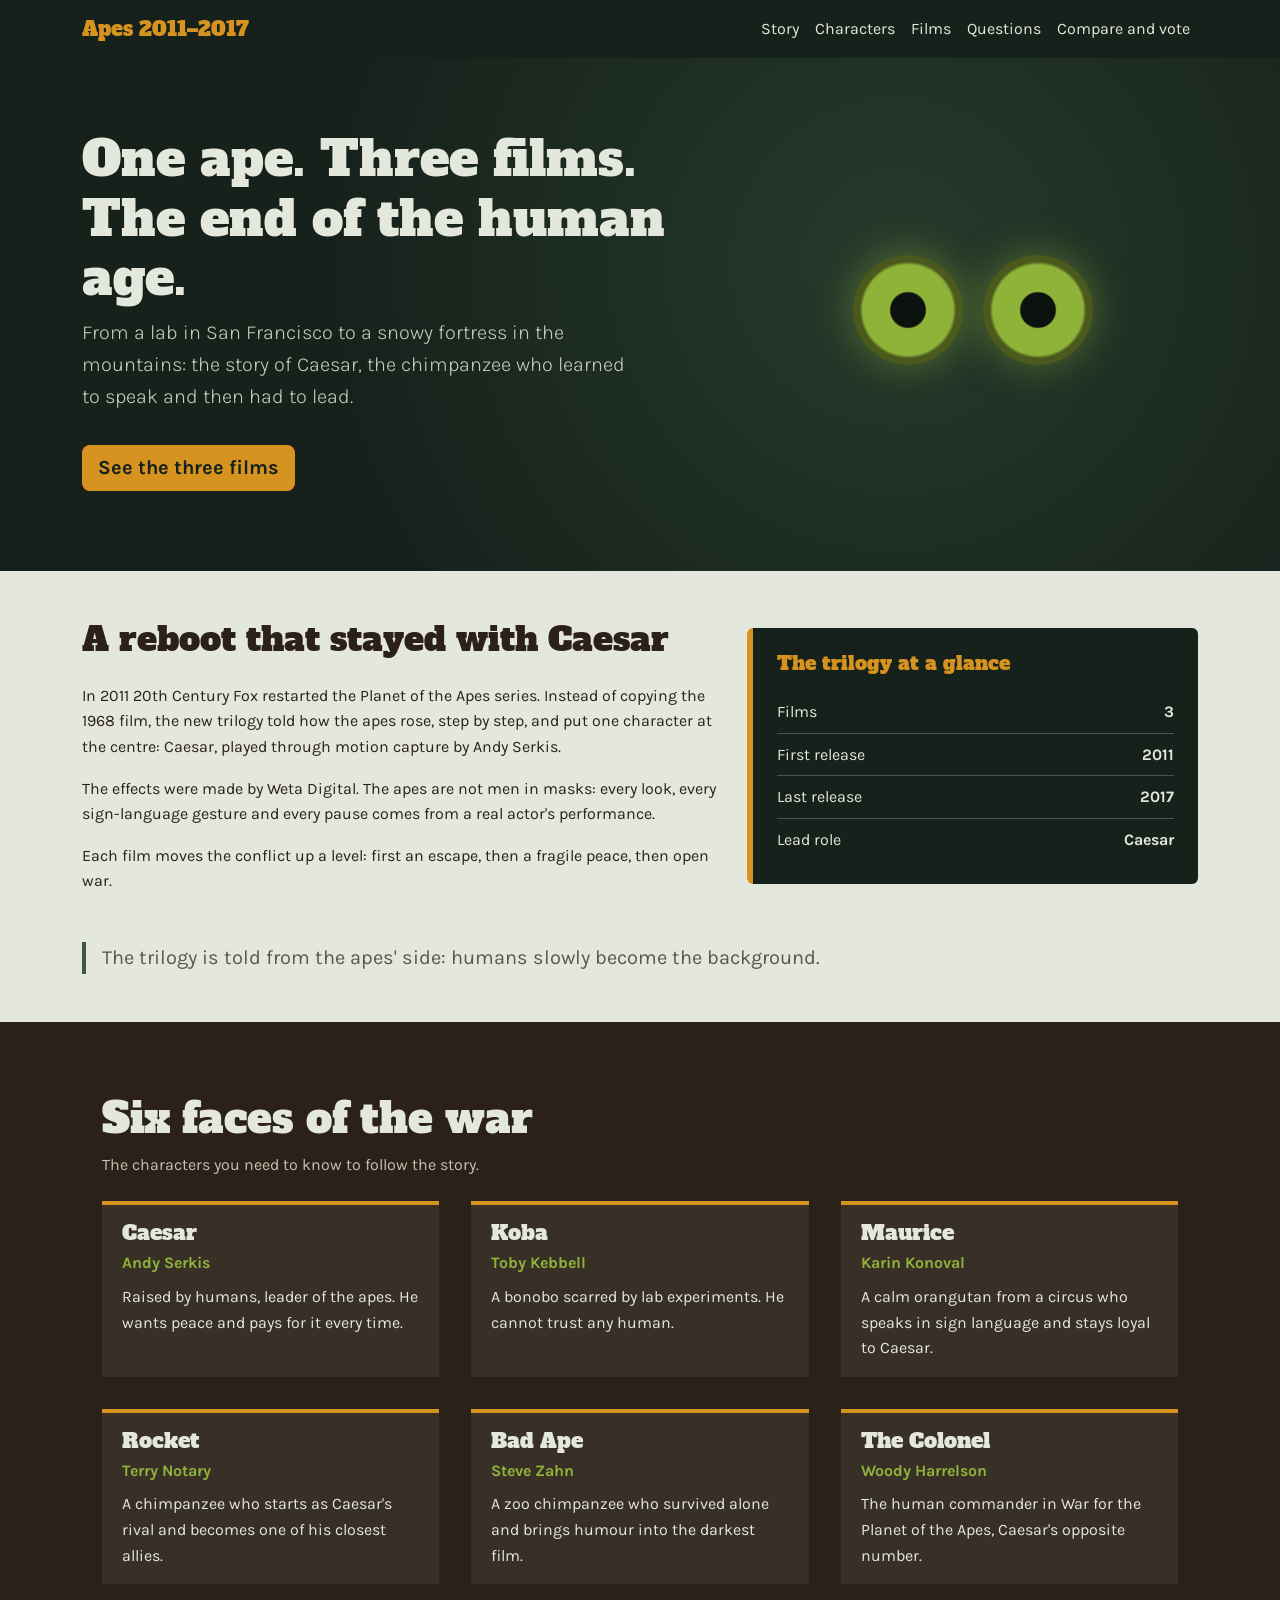
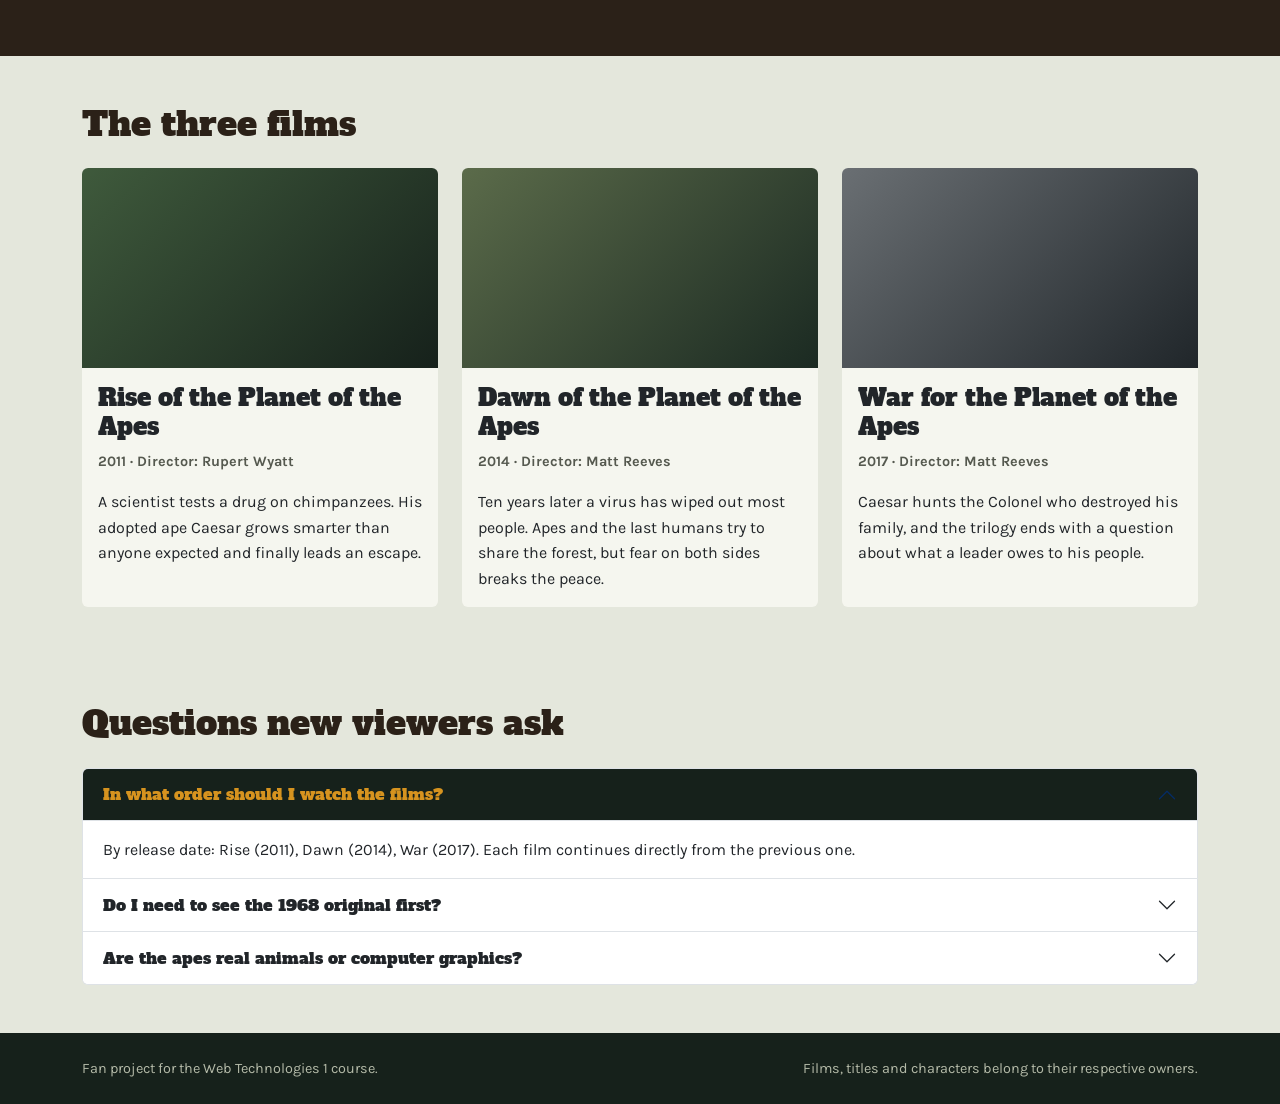
==== index.html @ 51d6c403 "Add files via upload" ====
<!DOCTYPE html>
<html lang="en">
<head>
  <meta charset="UTF-8">
  <meta name="viewport" content="width=device-width, initial-scale=1">
  <title>Planet of the Apes 2011–2017: the Caesar trilogy</title>

  <link rel="preconnect" href="https://fonts.googleapis.com">
  <link rel="preconnect" href="https://fonts.gstatic.com" crossorigin>
  <link href="https://fonts.googleapis.com/css2?family=Alfa+Slab+One&family=Karla:wght@400;700&display=swap" rel="stylesheet">

  <link rel="stylesheet" href="https://cdn.jsdelivr.net/npm/bootstrap@5.3.8/dist/css/bootstrap.min.css">
  <link rel="stylesheet" href="style.css">
</head> 
<body>

  <nav class="navbar navbar-expand-lg navbar-dark site-nav sticky-top">
    <div class="container">
      <a class="navbar-brand brand" href="#home">Apes 2011–2017</a>
      <button class="navbar-toggler" type="button" data-bs-toggle="collapse" data-bs-target="#menu" aria-controls="menu" aria-expanded="false" aria-label="Open menu">
        <span class="navbar-toggler-icon"></span>
      </button>
      <div class="collapse navbar-collapse" id="menu">
        <ul class="navbar-nav ms-auto">
          <li class="nav-item"><a class="nav-link" href="#story">Story</a></li>
          <li class="nav-item"><a class="nav-link" href="#cast">Characters</a></li>
          <li class="nav-item"><a class="nav-link" href="#films">Films</a></li>
          <li class="nav-item"><a class="nav-link" href="#faq">Questions</a></li>
          <li class="nav-item"><a class="nav-link" href="compare.html">Compare and vote</a></li>
        </ul>
      </div>
    </div>
  </nav>

  <header class="hero" id="home">
    <div class="container">
      <div class="row align-items-center">
        <div class="col-12 col-lg-7">
          <h1 class="hero-title display-3">One ape. Three films. The end of the human age.</h1>
          <p class="lead hero-lead">From a lab in San Francisco to a snowy fortress in the mountains: the story of Caesar, the chimpanzee who learned to speak and then had to lead.</p>
          <a href="#films" class="btn btn-ember btn-lg mt-3">See the three films</a>
        </div>
        <div class="col-12 col-lg-5 order-first order-lg-last text-center">
          <div class="eyes" aria-hidden="true">
            <span class="eye"></span>
            <span class="eye"></span>
          </div>
        </div>
      </div>
    </div>
  </header>

  <section class="story py-5" id="story">
    <div class="container">
      <div class="row g-4 align-items-center">
        <div class="col-12 col-md-7">
          <h2 class="section-title">A reboot that stayed with Caesar</h2>
          <p>In 2011 20th Century Fox restarted the Planet of the Apes series. Instead of copying the 1968 film, the new trilogy told how the apes rose, step by step, and put one character at the centre: Caesar, played through motion capture by Andy Serkis.</p>
          <p>The effects were made by Weta Digital. The apes are not men in masks: every look, every sign-language gesture and every pause comes from a real actor's performance.</p>
          <p class="mb-0">Each film moves the conflict up a level: first an escape, then a fragile peace, then open war.</p>
        </div>
        <div class="col-12 col-md-5">
          <div class="facts p-4">
            <h3 class="facts-title">The trilogy at a glance</h3>
            <ul class="list-unstyled mb-0">
              <li class="d-flex justify-content-between border-bottom py-2"><span>Films</span><strong>3</strong></li>
              <li class="d-flex justify-content-between border-bottom py-2"><span>First release</span><strong>2011</strong></li>
              <li class="d-flex justify-content-between border-bottom py-2"><span>Last release</span><strong>2017</strong></li>
              <li class="d-flex justify-content-between py-2"><span>Lead role</span><strong>Caesar</strong></li>
            </ul>
          </div>
        </div>
      </div>
      <blockquote class="pullquote d-none d-md-block mt-5 mb-0">
        The trilogy is told from the apes' side: humans slowly become the background.
      </blockquote>
    </div>
  </section>

  <section class="cast" id="cast">
    <h2 class="cast-heading">Six faces of the war</h2>
    <p class="cast-intro">The characters you need to know to follow the story.</p>
    <div class="cast-list">
      <article class="cast-item">
        <h3 class="cast-name">Caesar</h3>
        <p class="cast-actor">Andy Serkis</p>
        <p class="cast-text">Raised by humans, leader of the apes. He wants peace and pays for it every time.</p>
      </article>
      <article class="cast-item">
        <h3 class="cast-name">Koba</h3>
        <p class="cast-actor">Toby Kebbell</p>
        <p class="cast-text">A bonobo scarred by lab experiments. He cannot trust any human.</p>
      </article>
      <article class="cast-item">
        <h3 class="cast-name">Maurice</h3>
        <p class="cast-actor">Karin Konoval</p>
        <p class="cast-text">A calm orangutan from a circus who speaks in sign language and stays loyal to Caesar.</p>
      </article>
      <article class="cast-item">
        <h3 class="cast-name">Rocket</h3>
        <p class="cast-actor">Terry Notary</p>
        <p class="cast-text">A chimpanzee who starts as Caesar's rival and becomes one of his closest allies.</p>
      </article>
      <article class="cast-item">
        <h3 class="cast-name">Bad Ape</h3>
        <p class="cast-actor">Steve Zahn</p>
        <p class="cast-text">A zoo chimpanzee who survived alone and brings humour into the darkest film.</p>
      </article>
      <article class="cast-item">
        <h3 class="cast-name">The Colonel</h3>
        <p class="cast-actor">Woody Harrelson</p>
        <p class="cast-text">The human commander in War for the Planet of the Apes, Caesar's opposite number.</p>
      </article>
    </div>
  </section>

  <section class="films py-5" id="films">
    <div class="container">
      <h2 class="section-title">The three films</h2>
      <div class="row g-4">
        <div class="col-12 col-md-6 col-lg-4">
          <div class="card film-card h-100">
            <div class="film-art art-rise" role="img" aria-label="Poster area for Rise of the Planet of the Apes"></div>
            <div class="card-body">
              <h3 class="card-title h4">Rise of the Planet of the Apes</h3>
              <p class="film-meta">2011 · Director: Rupert Wyatt</p>
              <p class="card-text">A scientist tests a drug on chimpanzees. His adopted ape Caesar grows smarter than anyone expected and finally leads an escape.</p>
            </div>
          </div>
        </div>
        <div class="col-12 col-md-6 col-lg-4">
          <div class="card film-card h-100">
            <div class="film-art art-dawn" role="img" aria-label="Poster area for Dawn of the Planet of the Apes"></div>
            <div class="card-body">
              <h3 class="card-title h4">Dawn of the Planet of the Apes</h3>
              <p class="film-meta">2014 · Director: Matt Reeves</p>
              <p class="card-text">Ten years later a virus has wiped out most people. Apes and the last humans try to share the forest, but fear on both sides breaks the peace.</p>
            </div>
          </div>
        </div>
        <div class="col-12 col-md-6 col-lg-4">
          <div class="card film-card h-100">
            <div class="film-art art-war" role="img" aria-label="Poster area for War for the Planet of the Apes"></div>
            <div class="card-body">
              <h3 class="card-title h4">War for the Planet of the Apes</h3>
              <p class="film-meta">2017 · Director: Matt Reeves</p>
              <p class="card-text">Caesar hunts the Colonel who destroyed his family, and the trilogy ends with a question about what a leader owes to his people.</p>
            </div>
          </div>
        </div>
      </div>
    </div>
  </section>

  <section class="faq py-5" id="faq">
    <div class="container">
      <h2 class="section-title">Questions new viewers ask</h2>
      <div class="accordion" id="faqList">
        <div class="accordion-item">
          <h3 class="accordion-header">
            <button class="accordion-button" type="button" data-bs-toggle="collapse" data-bs-target="#q1" aria-expanded="true" aria-controls="q1">In what order should I watch the films?</button>
          </h3>
          <div id="q1" class="accordion-collapse collapse show" data-bs-parent="#faqList">
            <div class="accordion-body">By release date: Rise (2011), Dawn (2014), War (2017). Each film continues directly from the previous one.</div>
          </div>
        </div>
        <div class="accordion-item">
          <h3 class="accordion-header">
            <button class="accordion-button collapsed" type="button" data-bs-toggle="collapse" data-bs-target="#q2" aria-expanded="false" aria-controls="q2">Do I need to see the 1968 original first?</button>
          </h3>
          <div id="q2" class="accordion-collapse collapse" data-bs-parent="#faqList">
            <div class="accordion-body">No. The 2011 film is a reboot with its own story, so you can start with it without any earlier knowledge.</div>
          </div>
        </div>
        <div class="accordion-item">
          <h3 class="accordion-header">
            <button class="accordion-button collapsed" type="button" data-bs-toggle="collapse" data-bs-target="#q3" aria-expanded="false" aria-controls="q3">Are the apes real animals or computer graphics?</button>
          </h3>
          <div id="q3" class="accordion-collapse collapse" data-bs-parent="#faqList">
            <div class="accordion-body">Neither exactly. Actors played the apes in motion-capture suits, and Weta Digital turned their performances into digital apes.</div>
          </div>
        </div>
      </div>
    </div>
  </section>

  <footer class="site-footer py-4">
    <div class="container d-flex flex-column flex-md-row justify-content-between gap-2">
      <span>Fan project for the Web Technologies 1 course.</span>
      <span>Films, titles and characters belong to their respective owners.</span>
    </div>
  </footer>

  <script src="https://cdn.jsdelivr.net/npm/bootstrap@5.3.8/dist/js/bootstrap.bundle.min.js"></script>
</body>
</html>
---- style.css ----
:root {
  --forest: #16211b;
  --moss: #3f5a3c;
  --fog: #e4e7dc;
  --bark: #2b2118;
  --amber: #d6931f;
  --eye-green: #8fb339;
  --ash: #55594f;
  --nav-height: 4rem;

}

html {
  scroll-padding-top: var(--nav-height);
}

body {
  font-family: "Karla", sans-serif;
  background: var(--fog);
  color: var(--bark);
  line-height: 1.6;
} 

h1, h2, h3, .brand {
  font-family: "Alfa Slab One", serif;
  font-weight: 400;
}

img { max-width: 100%; height: auto; }

.section-title {
  font-size: 1.75rem;
  margin-bottom: 1.5rem;
}

.site-nav { background: var(--forest); }
.site-nav .brand { color: var(--amber); font-size: 1.25rem; }
.site-nav .nav-link { color: var(--fog); }
.site-nav .nav-link:hover { color: var(--amber); }
.site-nav .nav-link.active { color: var(--amber) !important; font-weight: 700; }

.hero {
  background: radial-gradient(circle at 70% 40%, #263a2c 0%, var(--forest) 60%);
  color: var(--fog);
  padding: 3rem 0 4rem;
}
.hero-title { font-size: 2rem; line-height: 1.2; }
.hero-lead { color: #c9cfbd; max-width: 34rem; }

.btn-ember {
  background: var(--amber);
  color: var(--forest);
  border: 0;
  font-weight: 700;
}
.btn-ember:hover { background: #ecab3a; color: var(--forest); }

.eyes {
  display: inline-flex;
  gap: 1.25rem;
  padding: 1.5rem 0;
}
html {
  scroll-padding-top: 76px;
}
@media (prefers-reduced-motion: no-preference) {
  html { scroll-behavior: smooth; }
}
.eye {
  width: 70px;
  height: 70px;
  border-radius: 50%;
  background: radial-gradient(circle, #0c120e 0 22%, var(--eye-green) 24% 58%, #4b5a1c 62% 100%);
  box-shadow: 0 0 40px rgba(143, 179, 57, 0.45);
  animation: open-eye 1.6s ease-out 0.3s both;
}
@keyframes open-eye {
  from { transform: scaleY(0.04); opacity: 0.2; }
  to   { transform: scaleY(1); opacity: 1; }
}
@media (prefers-reduced-motion: reduce) {
  .eye { animation: none; }
}

.facts {
  background: var(--forest);
  color: var(--fog);
  border-radius: 6px;
  border-left: 6px solid var(--amber);
}
.facts-title { font-size: 1.2rem; margin-bottom: 1rem; color: var(--amber); }
.facts .border-bottom { border-color: rgba(228, 231, 220, 0.25) !important; }

.pullquote {
  border-left: 4px solid var(--moss);
  padding-left: 1rem;
  font-size: 1.25rem;
  color: var(--ash);
}

.cast {
  background: var(--bark);
  color: var(--fog);
  padding: 2.5rem 1rem;
}
.cast-heading {
  font-size: 1.6rem;
  text-align: center;
  margin: 0 0 0.5rem;
}
.cast-intro {
  text-align: center;
  color: #bfc4b3;
  margin: 0 0 1.5rem;
}
.cast-list {
  display: grid;
  grid-template-columns: 1fr;
  gap: 1rem;
}
.cast-item {
  background: rgba(228, 231, 220, 0.07);
  border-top: 4px solid var(--amber);
  padding: 1rem 1.25rem;
}
.cast-name { font-size: 1.3rem; margin: 0; }
.cast-actor { color: var(--eye-green); font-weight: 700; margin: 0.25rem 0 0.5rem; }
.cast-text { margin: 0; }

@media (min-width: 768px) {
  .cast { padding: 3.5rem 2rem; }
  .cast-list { grid-template-columns: repeat(2, 1fr); gap: 1.5rem; }
}

@media (min-width: 992px) {
  .cast { padding: 4.5rem 8vw; }
  .cast-heading { font-size: 2.6rem; text-align: left; }
  .cast-intro { text-align: left; }
  .cast-list { grid-template-columns: repeat(3, 1fr); gap: 2rem; }
}

.film-card {
  border: 0;
  background: #f5f6ef;
  border-radius: 6px;
  overflow: hidden;
}
.film-art {
  height: 200px;
  background-size: cover;
  background-position: top center;
}
.art-rise { background-image: url("images/rise.jpeg"), linear-gradient(135deg, #3f5a3c, #16211b); }
.art-dawn { background-image: url("images/dawn.jpg"), linear-gradient(135deg, #5b6b4a, #1b2a22); }
.art-war  { background-image: url("images/war.webp"),  linear-gradient(135deg, #6a6f73, #20262a); }
.film-meta { color: var(--ash); font-weight: 700; font-size: 0.9rem; }

.accordion-button:not(.collapsed) {
  background: var(--forest);
  color: var(--amber);
}
.accordion-button:focus { box-shadow: 0 0 0 0.2rem rgba(214, 147, 31, 0.4); }

.site-footer { background: var(--forest); color: #b4baa8; font-size: 0.9rem; }

@media (min-width: 768px) {
  .hero { padding: 4.5rem 0 5rem; }
  .hero-title { font-size: 2.6rem; }
  .section-title { font-size: 2.1rem; }
}
@media (min-width: 992px) {
  .hero-title { font-size: 3.1rem; }
  .eye { width: 110px; height: 110px; }
}

.page-head {
  background: radial-gradient(circle at 70% 40%, #263a2c 0%, var(--forest) 60%);
  color: var(--fog);
  padding: 3rem 0 3.5rem;
  border-bottom: 4px solid var(--amber);
}
.page-title {
  font-size: 2.2rem;
  margin-bottom: 0.5rem;
  color: var(--fog);
}

.path {
  list-style: none;
  counter-reset: step-counter;
  display: grid;
  grid-template-columns: 1fr;
  gap: 1.25rem;
  padding: 0;
  margin: 0;
}
.path-step {
  position: relative;
  background: #ffffff;
  padding: 1.25rem 1.5rem 1.25rem 3.5rem;
  border-radius: 8px;
  border-left: 5px solid var(--moss);
  box-shadow: 0 2px 8px rgba(0, 0, 0, 0.06);
}
.path-step::before {
  counter-increment: step-counter;
  content: counter(step-counter);
  position: absolute;
  left: 1rem;
  top: 1.25rem;
  width: 1.75rem;
  height: 1.75rem;
  background: var(--moss);
  color: var(--fog);
  border-radius: 50%;
  display: flex;
  align-items: center;
  justify-content: center;
  font-size: 0.9rem;
  font-weight: bold;
}
.path-name {
  font-size: 1.25rem;
  color: var(--forest);
  margin-bottom: 0.35rem;
}

@media (min-width: 768px) {
  .path {
    grid-template-columns: repeat(3, 1fr);
  }
}

.table-section .table {
  background: #ffffff;
  border-radius: 8px;
  overflow: hidden;
  box-shadow: 0 2px 10px rgba(0, 0, 0, 0.05);
}
.film-table thead {
  background: var(--forest);
  color: var(--fog);
}
.film-table th, .film-table td {
  padding: 0.85rem 1rem;
}

.vote-form {
  background: var(--forest);
  color: var(--fog);
  border-radius: 8px;
  border-left: 6px solid var(--amber);
  box-shadow: 0 4px 16px rgba(0, 0, 0, 0.1);
}
.vote-form .form-label {
  color: var(--amber);
  font-weight: 600;
}
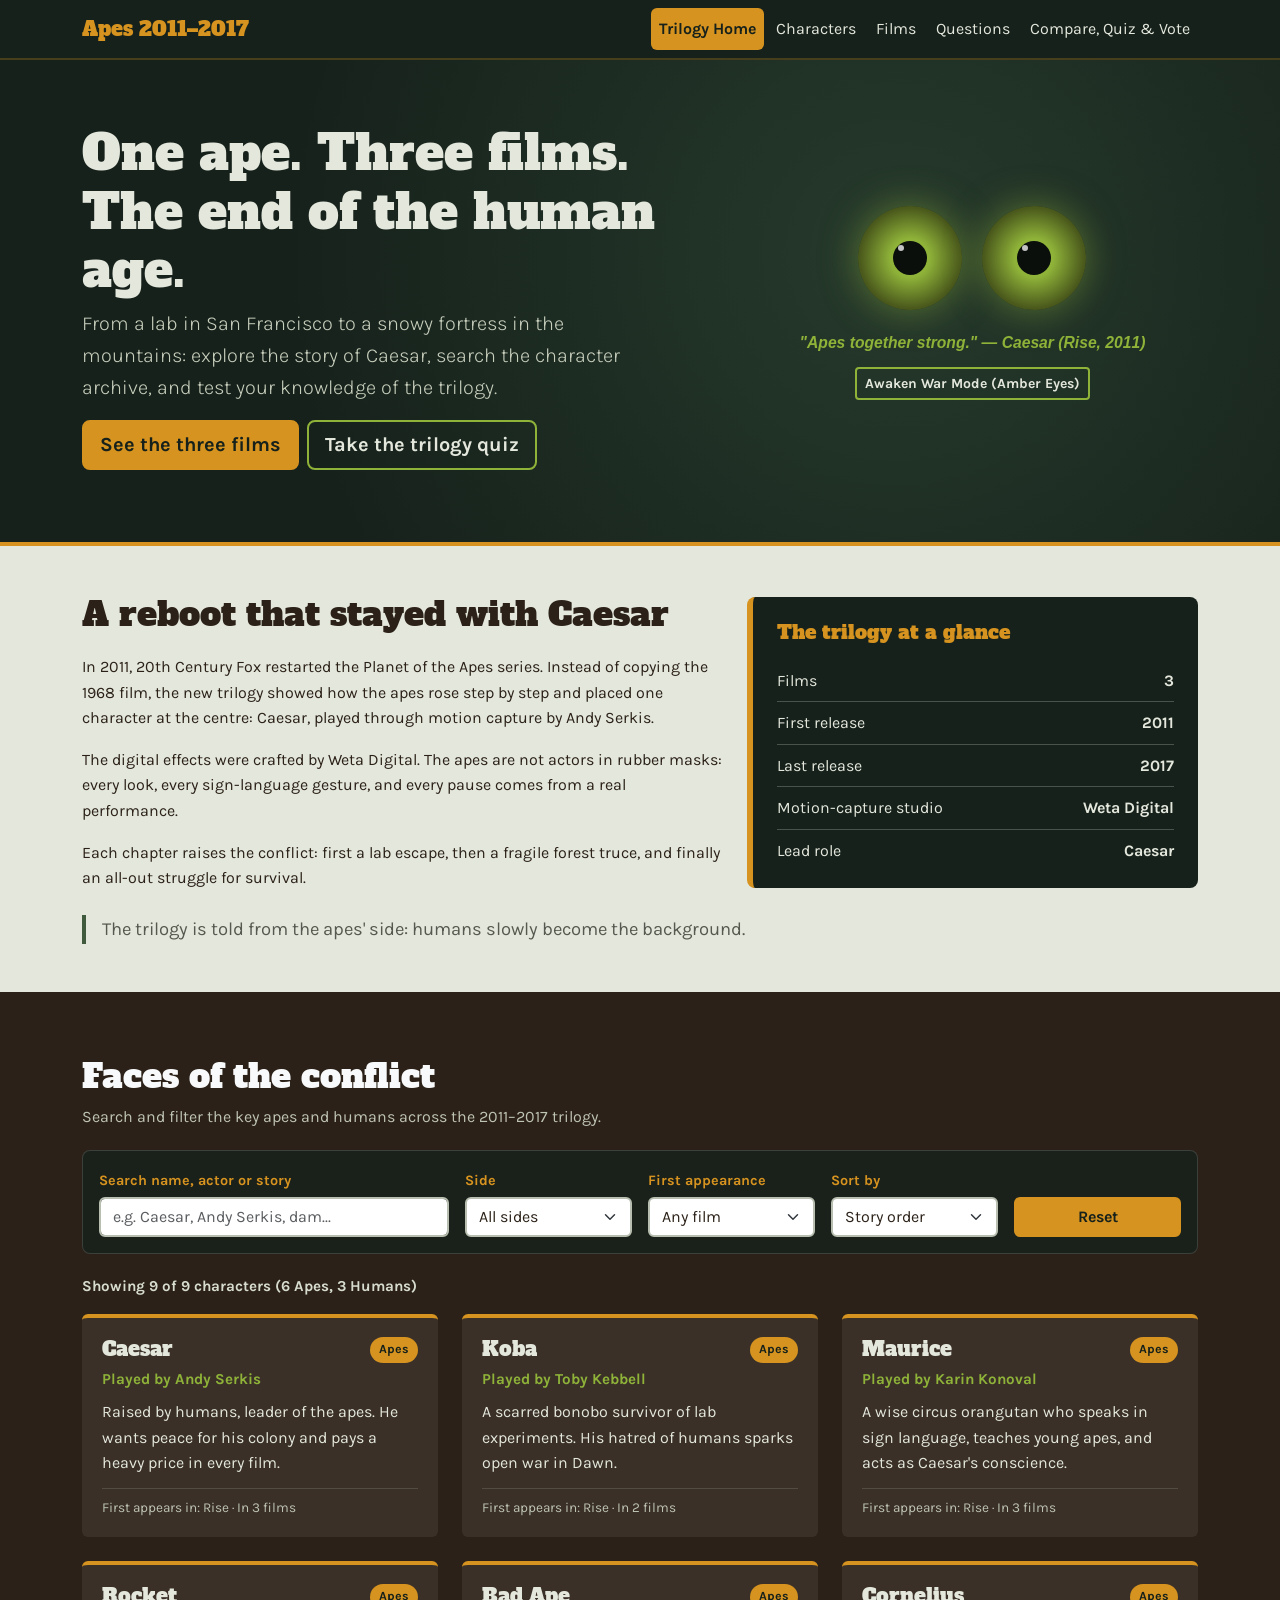
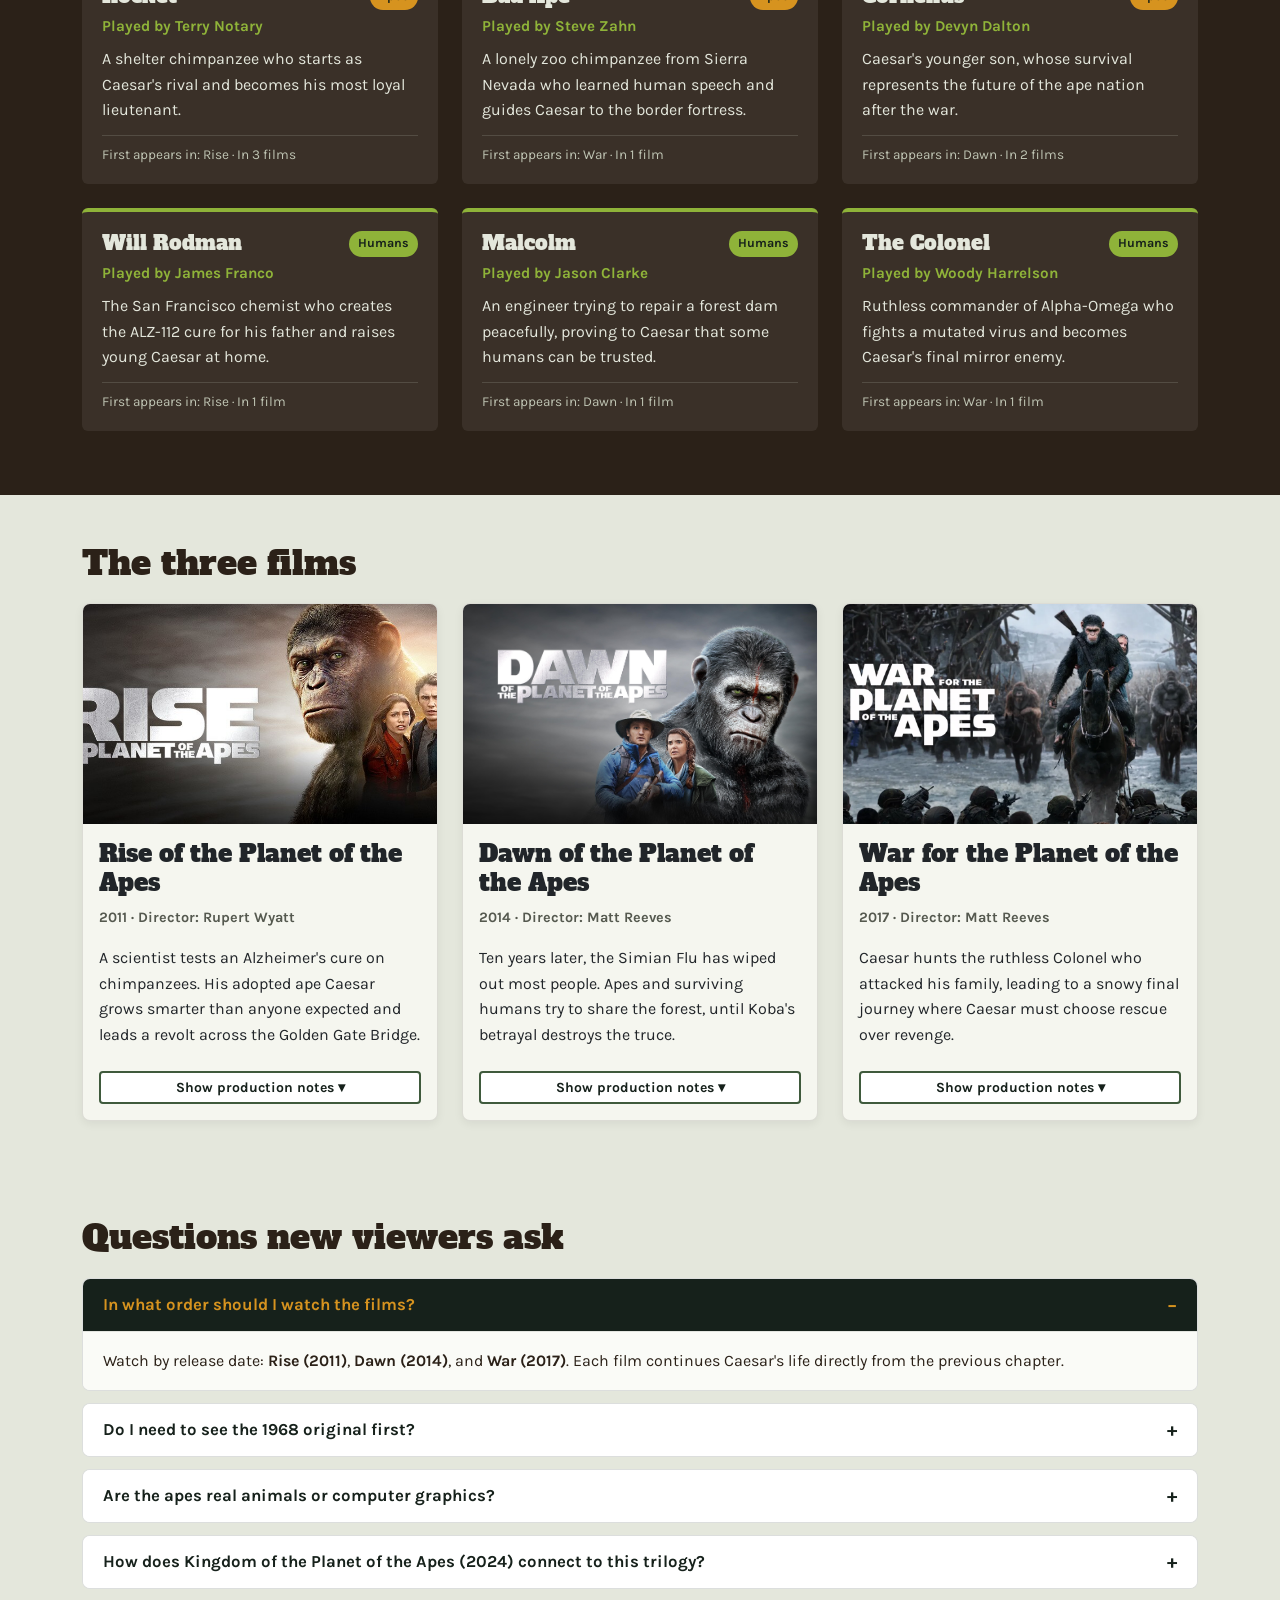
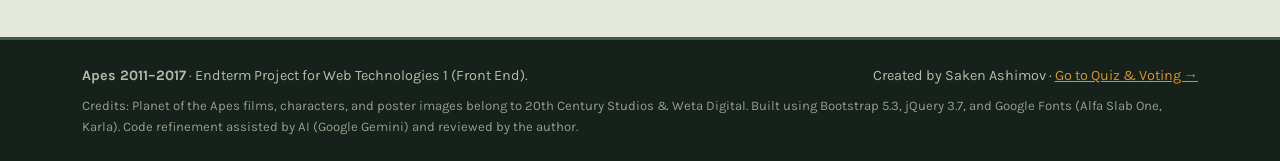
==== commit 7dcceb59: "Update home page navigation and add dynamic character archive with search and filters" ====
--- a/index.html
+++ b/index.html
@@ -1,196 +1,283 @@
-<!DOCTYPE html>
-<html lang="en">
-<head>
-  <meta charset="UTF-8">
-  <meta name="viewport" content="width=device-width, initial-scale=1">
-  <title>Planet of the Apes 2011–2017: the Caesar trilogy</title>
-
-  <link rel="preconnect" href="https://fonts.googleapis.com">
-  <link rel="preconnect" href="https://fonts.gstatic.com" crossorigin>
-  <link href="https://fonts.googleapis.com/css2?family=Alfa+Slab+One&family=Karla:wght@400;700&display=swap" rel="stylesheet">
-
-  <link rel="stylesheet" href="https://cdn.jsdelivr.net/npm/bootstrap@5.3.8/dist/css/bootstrap.min.css">
-  <link rel="stylesheet" href="style.css">
-</head> 
-<body>
-
-  <nav class="navbar navbar-expand-lg navbar-dark site-nav sticky-top">
-    <div class="container">
-      <a class="navbar-brand brand" href="#home">Apes 2011–2017</a>
-      <button class="navbar-toggler" type="button" data-bs-toggle="collapse" data-bs-target="#menu" aria-controls="menu" aria-expanded="false" aria-label="Open menu">
-        <span class="navbar-toggler-icon"></span>
-      </button>
-      <div class="collapse navbar-collapse" id="menu">
-        <ul class="navbar-nav ms-auto">
-          <li class="nav-item"><a class="nav-link" href="#story">Story</a></li>
-          <li class="nav-item"><a class="nav-link" href="#cast">Characters</a></li>
-          <li class="nav-item"><a class="nav-link" href="#films">Films</a></li>
-          <li class="nav-item"><a class="nav-link" href="#faq">Questions</a></li>
-          <li class="nav-item"><a class="nav-link" href="compare.html">Compare and vote</a></li>
-        </ul>
-      </div>
-    </div>
-  </nav>
-
-  <header class="hero" id="home">
-    <div class="container">
-      <div class="row align-items-center">
-        <div class="col-12 col-lg-7">
-          <h1 class="hero-title display-3">One ape. Three films. The end of the human age.</h1>
-          <p class="lead hero-lead">From a lab in San Francisco to a snowy fortress in the mountains: the story of Caesar, the chimpanzee who learned to speak and then had to lead.</p>
-          <a href="#films" class="btn btn-ember btn-lg mt-3">See the three films</a>
-        </div>
-        <div class="col-12 col-lg-5 order-first order-lg-last text-center">
-          <div class="eyes" aria-hidden="true">
-            <span class="eye"></span>
-            <span class="eye"></span>
-          </div>
-        </div>
-      </div>
-    </div>
-  </header>
-
-  <section class="story py-5" id="story">
-    <div class="container">
-      <div class="row g-4 align-items-center">
-        <div class="col-12 col-md-7">
-          <h2 class="section-title">A reboot that stayed with Caesar</h2>
-          <p>In 2011 20th Century Fox restarted the Planet of the Apes series. Instead of copying the 1968 film, the new trilogy told how the apes rose, step by step, and put one character at the centre: Caesar, played through motion capture by Andy Serkis.</p>
-          <p>The effects were made by Weta Digital. The apes are not men in masks: every look, every sign-language gesture and every pause comes from a real actor's performance.</p>
-          <p class="mb-0">Each film moves the conflict up a level: first an escape, then a fragile peace, then open war.</p>
-        </div>
-        <div class="col-12 col-md-5">
-          <div class="facts p-4">
-            <h3 class="facts-title">The trilogy at a glance</h3>
-            <ul class="list-unstyled mb-0">
-              <li class="d-flex justify-content-between border-bottom py-2"><span>Films</span><strong>3</strong></li>
-              <li class="d-flex justify-content-between border-bottom py-2"><span>First release</span><strong>2011</strong></li>
-              <li class="d-flex justify-content-between border-bottom py-2"><span>Last release</span><strong>2017</strong></li>
-              <li class="d-flex justify-content-between py-2"><span>Lead role</span><strong>Caesar</strong></li>
-            </ul>
-          </div>
-        </div>
-      </div>
-      <blockquote class="pullquote d-none d-md-block mt-5 mb-0">
-        The trilogy is told from the apes' side: humans slowly become the background.
-      </blockquote>
-    </div>
-  </section>
-
-  <section class="cast" id="cast">
-    <h2 class="cast-heading">Six faces of the war</h2>
-    <p class="cast-intro">The characters you need to know to follow the story.</p>
-    <div class="cast-list">
-      <article class="cast-item">
-        <h3 class="cast-name">Caesar</h3>
-        <p class="cast-actor">Andy Serkis</p>
-        <p class="cast-text">Raised by humans, leader of the apes. He wants peace and pays for it every time.</p>
-      </article>
-      <article class="cast-item">
-        <h3 class="cast-name">Koba</h3>
-        <p class="cast-actor">Toby Kebbell</p>
-        <p class="cast-text">A bonobo scarred by lab experiments. He cannot trust any human.</p>
-      </article>
-      <article class="cast-item">
-        <h3 class="cast-name">Maurice</h3>
-        <p class="cast-actor">Karin Konoval</p>
-        <p class="cast-text">A calm orangutan from a circus who speaks in sign language and stays loyal to Caesar.</p>
-      </article>
-      <article class="cast-item">
-        <h3 class="cast-name">Rocket</h3>
-        <p class="cast-actor">Terry Notary</p>
-        <p class="cast-text">A chimpanzee who starts as Caesar's rival and becomes one of his closest allies.</p>
-      </article>
-      <article class="cast-item">
-        <h3 class="cast-name">Bad Ape</h3>
-        <p class="cast-actor">Steve Zahn</p>
-        <p class="cast-text">A zoo chimpanzee who survived alone and brings humour into the darkest film.</p>
-      </article>
-      <article class="cast-item">
-        <h3 class="cast-name">The Colonel</h3>
-        <p class="cast-actor">Woody Harrelson</p>
-        <p class="cast-text">The human commander in War for the Planet of the Apes, Caesar's opposite number.</p>
-      </article>
-    </div>
-  </section>
-
-  <section class="films py-5" id="films">
-    <div class="container">
-      <h2 class="section-title">The three films</h2>
-      <div class="row g-4">
-        <div class="col-12 col-md-6 col-lg-4">
-          <div class="card film-card h-100">
-            <div class="film-art art-rise" role="img" aria-label="Poster area for Rise of the Planet of the Apes"></div>
-            <div class="card-body">
-              <h3 class="card-title h4">Rise of the Planet of the Apes</h3>
-              <p class="film-meta">2011 · Director: Rupert Wyatt</p>
-              <p class="card-text">A scientist tests a drug on chimpanzees. His adopted ape Caesar grows smarter than anyone expected and finally leads an escape.</p>
-            </div>
-          </div>
-        </div>
-        <div class="col-12 col-md-6 col-lg-4">
-          <div class="card film-card h-100">
-            <div class="film-art art-dawn" role="img" aria-label="Poster area for Dawn of the Planet of the Apes"></div>
-            <div class="card-body">
-              <h3 class="card-title h4">Dawn of the Planet of the Apes</h3>
-              <p class="film-meta">2014 · Director: Matt Reeves</p>
-              <p class="card-text">Ten years later a virus has wiped out most people. Apes and the last humans try to share the forest, but fear on both sides breaks the peace.</p>
-            </div>
-          </div>
-        </div>
-        <div class="col-12 col-md-6 col-lg-4">
-          <div class="card film-card h-100">
-            <div class="film-art art-war" role="img" aria-label="Poster area for War for the Planet of the Apes"></div>
-            <div class="card-body">
-              <h3 class="card-title h4">War for the Planet of the Apes</h3>
-              <p class="film-meta">2017 · Director: Matt Reeves</p>
-              <p class="card-text">Caesar hunts the Colonel who destroyed his family, and the trilogy ends with a question about what a leader owes to his people.</p>
-            </div>
-          </div>
-        </div>
-      </div>
-    </div>
-  </section>
-
-  <section class="faq py-5" id="faq">
-    <div class="container">
-      <h2 class="section-title">Questions new viewers ask</h2>
-      <div class="accordion" id="faqList">
-        <div class="accordion-item">
-          <h3 class="accordion-header">
-            <button class="accordion-button" type="button" data-bs-toggle="collapse" data-bs-target="#q1" aria-expanded="true" aria-controls="q1">In what order should I watch the films?</button>
-          </h3>
-          <div id="q1" class="accordion-collapse collapse show" data-bs-parent="#faqList">
-            <div class="accordion-body">By release date: Rise (2011), Dawn (2014), War (2017). Each film continues directly from the previous one.</div>
-          </div>
-        </div>
-        <div class="accordion-item">
-          <h3 class="accordion-header">
-            <button class="accordion-button collapsed" type="button" data-bs-toggle="collapse" data-bs-target="#q2" aria-expanded="false" aria-controls="q2">Do I need to see the 1968 original first?</button>
-          </h3>
-          <div id="q2" class="accordion-collapse collapse" data-bs-parent="#faqList">
-            <div class="accordion-body">No. The 2011 film is a reboot with its own story, so you can start with it without any earlier knowledge.</div>
-          </div>
-        </div>
-        <div class="accordion-item">
-          <h3 class="accordion-header">
-            <button class="accordion-button collapsed" type="button" data-bs-toggle="collapse" data-bs-target="#q3" aria-expanded="false" aria-controls="q3">Are the apes real animals or computer graphics?</button>
-          </h3>
-          <div id="q3" class="accordion-collapse collapse" data-bs-parent="#faqList">
-            <div class="accordion-body">Neither exactly. Actors played the apes in motion-capture suits, and Weta Digital turned their performances into digital apes.</div>
-          </div>
-        </div>
-      </div>
-    </div>
-  </section>
-
-  <footer class="site-footer py-4">
-    <div class="container d-flex flex-column flex-md-row justify-content-between gap-2">
-      <span>Fan project for the Web Technologies 1 course.</span>
-      <span>Films, titles and characters belong to their respective owners.</span>
-    </div>
-  </footer>
-
-  <script src="https://cdn.jsdelivr.net/npm/bootstrap@5.3.8/dist/js/bootstrap.bundle.min.js"></script>
-</body>
-</html>
+<!DOCTYPE html>
+<html lang="en">
+<head>
+  <meta charset="UTF-8">
+  <meta name="viewport" content="width=device-width, initial-scale=1">
+  <title>Planet of the Apes 2011–2017: The Caesar Trilogy</title>
+
+  <link rel="preconnect" href="https://fonts.googleapis.com">
+  <link rel="preconnect" href="https://fonts.gstatic.com" crossorigin>
+  <link href="https://fonts.googleapis.com/css2?family=Alfa+Slab+One&family=Karla:wght@400;700&display=swap" rel="stylesheet">
+
+  <link rel="stylesheet" href="https://cdn.jsdelivr.net/npm/bootstrap@5.3.8/dist/css/bootstrap.min.css">
+  <link rel="stylesheet" href="css/style.css">
+</head>
+<body>
+
+  <nav class="navbar navbar-expand-lg navbar-dark site-nav sticky-top">
+    <div class="container">
+      <a class="navbar-brand brand" href="index.html">Apes 2011–2017</a>
+      <button class="navbar-toggler" type="button" data-bs-toggle="collapse" data-bs-target="#menu" aria-controls="menu" aria-expanded="false" aria-label="Open navigation menu">
+        <span class="navbar-toggler-icon"></span>
+      </button>
+      <div class="collapse navbar-collapse" id="menu">
+        <ul class="navbar-nav ms-auto gap-lg-1">
+          <li class="nav-item"><a class="nav-link active" href="index.html" aria-current="page">Trilogy Home</a></li>
+          <li class="nav-item"><a class="nav-link" href="#cast">Characters</a></li>
+          <li class="nav-item"><a class="nav-link" href="#films">Films</a></li>
+          <li class="nav-item"><a class="nav-link" href="#faq">Questions</a></li>
+          <li class="nav-item"><a class="nav-link" href="compare.html">Compare, Quiz &amp; Vote</a></li>
+        </ul>
+      </div>
+    </div>
+  </nav>
+
+  <header class="hero" id="home">
+    <div class="container">
+      <div class="row align-items-center g-4">
+        <div class="col-12 col-lg-7">
+          <h1 class="hero-title">One ape. Three films. The end of the human age.</h1>
+          <p class="lead hero-lead">From a lab in San Francisco to a snowy fortress in the mountains: explore the story of Caesar, search the character archive, and test your knowledge of the trilogy.</p>
+          <div class="d-flex flex-wrap gap-2 mt-3">
+            <a href="#films" class="btn btn-ember btn-lg">See the three films</a>
+            <a href="compare.html#quiz" class="btn btn-moss-outline btn-lg">Take the trilogy quiz</a>
+          </div>
+        </div>
+        <div class="col-12 col-lg-5 order-first order-lg-last text-center">
+          <div class="eyes-box">
+            <div class="eyes" id="caesar-eyes" role="img" aria-label="Interactive green eyes of Caesar that follow your cursor">
+              <span class="eye"><span class="pupil"></span></span>
+              <span class="eye"><span class="pupil"></span></span>
+            </div>
+            <p class="eye-quote" id="eye-quote">"Apes together strong." — Caesar (Rise, 2011)</p>
+            <button type="button" class="btn btn-moss-outline btn-sm" id="btn-eye-mood">
+              Awaken War Mode (Amber Eyes)
+            </button>
+          </div>
+        </div>
+      </div>
+    </div>
+  </header>
+
+  <main>
+    <section class="story py-5" id="story">
+      <div class="container">
+        <div class="row g-4 align-items-center">
+          <div class="col-12 col-md-7">
+            <h2 class="section-title">A reboot that stayed with Caesar</h2>
+            <p>In 2011, 20th Century Fox restarted the Planet of the Apes series. Instead of copying the 1968 film, the new trilogy showed how the apes rose step by step and placed one character at the centre: Caesar, played through motion capture by Andy Serkis.</p>
+            <p>The digital effects were crafted by Weta Digital. The apes are not actors in rubber masks: every look, every sign-language gesture, and every pause comes from a real performance.</p>
+            <p class="mb-0">Each chapter raises the conflict: first a lab escape, then a fragile forest truce, and finally an all-out struggle for survival.</p>
+          </div>
+          <div class="col-12 col-md-5">
+            <div class="facts p-4">
+              <h3 class="facts-title">The trilogy at a glance</h3>
+              <ul class="list-unstyled mb-0">
+                <li class="d-flex justify-content-between border-bottom py-2"><span>Films</span><strong>3</strong></li>
+                <li class="d-flex justify-content-between border-bottom py-2"><span>First release</span><strong>2011</strong></li>
+                <li class="d-flex justify-content-between border-bottom py-2"><span>Last release</span><strong>2017</strong></li>
+                <li class="d-flex justify-content-between border-bottom py-2"><span>Motion-capture studio</span><strong>Weta Digital</strong></li>
+                <li class="d-flex justify-content-between pt-2"><span>Lead role</span><strong>Caesar</strong></li>
+              </ul>
+            </div>
+          </div>
+        </div>
+        <blockquote class="pullquote mt-4 mb-0">
+          The trilogy is told from the apes' side: humans slowly become the background.
+        </blockquote>
+      </div>
+    </section>
+
+    <section class="cast" id="cast">
+      <div class="container">
+        <h2 class="section-title text-light mb-2">Faces of the conflict</h2>
+        <p class="cast-intro">Search and filter the key apes and humans across the 2011–2017 trilogy.</p>
+
+        <div class="archive-controls">
+          <div class="row g-3 align-items-end">
+            <div class="col-12 col-lg-4">
+              <label class="form-label" for="char-search">Search name, actor or story</label>
+              <input type="text" id="char-search" class="form-control" placeholder="e.g. Caesar, Andy Serkis, dam...">
+            </div>
+            <div class="col-6 col-md-4 col-lg-2">
+              <label class="form-label" for="char-side">Side</label>
+              <select id="char-side" class="form-select">
+                <option value="all">All sides</option>
+                <option value="Apes">Apes</option>
+                <option value="Humans">Humans</option>
+              </select>
+            </div>
+            <div class="col-6 col-md-4 col-lg-2">
+              <label class="form-label" for="char-film">First appearance</label>
+              <select id="char-film" class="form-select">
+                <option value="all">Any film</option>
+                <option value="Rise">Rise (2011)</option>
+                <option value="Dawn">Dawn (2014)</option>
+                <option value="War">War (2017)</option>
+              </select>
+            </div>
+            <div class="col-7 col-md-4 col-lg-2">
+              <label class="form-label" for="char-sort">Sort by</label>
+              <select id="char-sort" class="form-select">
+                <option value="default">Story order</option>
+                <option value="az">Name (A–Z)</option>
+                <option value="films">Most films (3 → 1)</option>
+              </select>
+            </div>
+            <div class="col-5 col-md-12 col-lg-2 d-grid">
+              <button type="button" id="char-reset" class="btn btn-ember">Reset</button>
+            </div>
+          </div>
+        </div>
+
+        <div class="archive-stats">
+          <strong id="char-stats">Showing 9 of 9 characters</strong>
+        </div>
+
+        <div id="char-empty" class="empty-box hidden">
+          <h3 class="h5 mb-2">Nothing found in Caesar's archive</h3>
+          <p class="mb-3">No character matches your search or selected filters.</p>
+          <button type="button" id="empty-reset" class="btn btn-ember btn-sm">Show all characters</button>
+        </div>
+
+        <div class="cast-list" id="cast-list"></div>
+      </div>
+    </section>
+
+    <section class="films py-5" id="films">
+      <div class="container">
+        <h2 class="section-title">The three films</h2>
+        <div class="row g-4">
+          <div class="col-12 col-md-6 col-lg-4">
+            <div class="card film-card h-100">
+              <img src="images/rise.jpeg" class="film-img" alt="Caesar staring forward in Rise of the Planet of the Apes (2011)">
+              <div class="card-body d-flex flex-column">
+                <h3 class="card-title h4">Rise of the Planet of the Apes</h3>
+                <p class="film-meta">2011 · Director: Rupert Wyatt</p>
+                <p class="card-text flex-grow-1">A scientist tests an Alzheimer's cure on chimpanzees. His adopted ape Caesar grows smarter than anyone expected and leads a revolt across the Golden Gate Bridge.</p>
+                <button type="button" class="btn btn-bark-outline btn-sm mt-2 toggle-film-btn" aria-expanded="false">
+                  Show production notes ▾
+                </button>
+                <div class="film-extra">
+                  <strong>Runtime:</strong> 105 min · <strong>Worldwide Box Office:</strong> $481.8M<br>
+                  <strong>Key milestone:</strong> First film to record outdoor motion-capture scenes in sunlight on the Golden Gate Bridge set.
+                </div>
+              </div>
+            </div>
+          </div>
+
+          <div class="col-12 col-md-6 col-lg-4">
+            <div class="card film-card h-100">
+              <img src="images/dawn.jpg" class="film-img" alt="Caesar leading the ape colony in Dawn of the Planet of the Apes (2014)">
+              <div class="card-body d-flex flex-column">
+                <h3 class="card-title h4">Dawn of the Planet of the Apes</h3>
+                <p class="film-meta">2014 · Director: Matt Reeves</p>
+                <p class="card-text flex-grow-1">Ten years later, the Simian Flu has wiped out most people. Apes and surviving humans try to share the forest, until Koba's betrayal destroys the truce.</p>
+                <button type="button" class="btn btn-bark-outline btn-sm mt-2 toggle-film-btn" aria-expanded="false">
+                  Show production notes ▾
+                </button>
+                <div class="film-extra">
+                  <strong>Runtime:</strong> 130 min · <strong>Worldwide Box Office:</strong> $710.6M<br>
+                  <strong>Key milestone:</strong> Filmed in real rainy forests around Vancouver and New Orleans with 85% digital ape cast scenes.
+                </div>
+              </div>
+            </div>
+          </div>
+
+          <div class="col-12 col-md-6 col-lg-4">
+            <div class="card film-card h-100">
+              <img src="images/war.webp" class="film-img" alt="Caesar in winter snow in War for the Planet of the Apes (2017)">
+              <div class="card-body d-flex flex-column">
+                <h3 class="card-title h4">War for the Planet of the Apes</h3>
+                <p class="film-meta">2017 · Director: Matt Reeves</p>
+                <p class="card-text flex-grow-1">Caesar hunts the ruthless Colonel who attacked his family, leading to a snowy final journey where Caesar must choose rescue over revenge.</p>
+                <button type="button" class="btn btn-bark-outline btn-sm mt-2 toggle-film-btn" aria-expanded="false">
+                  Show production notes ▾
+                </button>
+                <div class="film-extra">
+                  <strong>Runtime:</strong> 140 min · <strong>Worldwide Box Office:</strong> $490.7M<br>
+                  <strong>Key milestone:</strong> Weta Digital simulated millions of snow-covered hairs interacting with wind and torchlight.
+                </div>
+              </div>
+            </div>
+          </div>
+        </div>
+      </div>
+    </section>
+
+    <section class="faq py-5" id="faq">
+      <div class="container">
+        <h2 class="section-title">Questions new viewers ask</h2>
+        <div class="faq-list">
+          <div class="faq-item">
+            <h3 class="faq-header">
+              <button class="faq-question open" type="button" aria-expanded="true">
+                <span>In what order should I watch the films?</span>
+                <span class="faq-icon">−</span>
+              </button>
+            </h3>
+            <div class="faq-answer">
+              Watch by release date: <strong>Rise (2011)</strong>, <strong>Dawn (2014)</strong>, and <strong>War (2017)</strong>. Each film continues Caesar's life directly from the previous chapter.
+            </div>
+          </div>
+
+          <div class="faq-item">
+            <h3 class="faq-header">
+              <button class="faq-question" type="button" aria-expanded="false">
+                <span>Do I need to see the 1968 original first?</span>
+                <span class="faq-icon">+</span>
+              </button>
+            </h3>
+            <div class="faq-answer">
+              No. The 2011 trilogy is a standalone origin story with its own timeline, though sharp viewers will notice subtle nods such as the spaceship <em>Icarus</em> and young Nova.
+            </div>
+          </div>
+
+          <div class="faq-item">
+            <h3 class="faq-header">
+              <button class="faq-question" type="button" aria-expanded="false">
+                <span>Are the apes real animals or computer graphics?</span>
+                <span class="faq-icon">+</span>
+              </button>
+            </h3>
+            <div class="faq-answer">
+              No live apes were used on set. Actors wore grey motion-capture suits and head-mounted facial cameras, and Weta Digital translated their performances into digital apes.
+            </div>
+          </div>
+
+          <div class="faq-item">
+            <h3 class="faq-header">
+              <button class="faq-question" type="button" aria-expanded="false">
+                <span>How does Kingdom of the Planet of the Apes (2024) connect to this trilogy?</span>
+                <span class="faq-icon">+</span>
+              </button>
+            </h3>
+            <div class="faq-answer">
+              <em>Kingdom</em> takes place roughly 300 years after <em>War (2017)</em>, showing how future generations remember and reinterpret Caesar's teachings.
+            </div>
+          </div>
+        </div>
+      </div>
+    </section>
+  </main>
+
+  <footer class="site-footer py-4">
+    <div class="container">
+      <div class="d-flex flex-column flex-md-row justify-content-between gap-2 mb-2">
+        <span><strong>Apes 2011–2017</strong> · Endterm Project for Web Technologies 1 (Front End).</span>
+        <span>Created by Saken Ashimov · <a href="compare.html">Go to Quiz &amp; Voting →</a></span>
+      </div>
+      <p class="footer-credits mb-0">
+        Credits: Planet of the Apes films, characters, and poster images belong to 20th Century Studios &amp; Weta Digital. Built using Bootstrap 5.3, jQuery 3.7, and Google Fonts (Alfa Slab One, Karla). Code refinement assisted by AI (Google Gemini) and reviewed by the author.
+      </p>
+    </div>
+  </footer>
+
+  <button type="button" id="back-to-top" class="back-to-top" aria-label="Scroll back to top">↑ Top</button>
+
+  <script src="https://code.jquery.com/jquery-3.7.1.min.js"></script>
+  <script src="https://cdn.jsdelivr.net/npm/bootstrap@5.3.8/dist/js/bootstrap.bundle.min.js"></script>
+  <script src="js/characters.js"></script>
+  <script src="js/effects.js"></script>
+</body>
+</html>
--- a/css/style.css
+++ b/css/style.css
@@ -0,0 +1,854 @@
+:root {
+  --forest: #16211b;
+  --forest-light: #223329;
+  --moss: #3f5a3c;
+  --fog: #e4e7dc;
+  --card-bg: #f5f6ef;
+  --bark: #2b2118;
+  --amber: #d6931f;
+  --amber-hover: #ecab3a;
+  --eye-green: #8fb339;
+  --ash: #55594f;
+  --error: #ff6b6b;
+}
+
+* {
+  box-sizing: border-box;
+}
+
+html {
+  scroll-padding-top: 76px;
+}
+
+body {
+  font-family: "Karla", sans-serif;
+  background: var(--fog);
+  color: var(--bark);
+  line-height: 1.6;
+  margin: 0;
+  overflow-x: hidden;
+}
+
+h1, h2, h3, .brand {
+  font-family: "Alfa Slab One", serif;
+  font-weight: 400;
+}
+
+img {
+  max-width: 100%;
+  height: auto;
+}
+
+.hidden {
+  display: none !important;
+}
+
+/* Visible keyboard focus for accessibility (Tab key) */
+a:focus-visible,
+button:focus-visible,
+input:focus-visible,
+select:focus-visible,
+textarea:focus-visible {
+  outline: 3px solid var(--amber) !important;
+  outline-offset: 2px;
+}
+
+.section-title {
+  font-size: 1.75rem;
+  margin-bottom: 1.25rem;
+}
+
+/* Navigation bar */
+.site-nav {
+  background: var(--forest);
+  border-bottom: 2px solid rgba(214, 147, 31, 0.25);
+}
+
+.site-nav .brand {
+  color: var(--amber);
+  font-size: 1.25rem;
+}
+
+.site-nav .nav-link {
+  color: var(--fog);
+  padding: 0.5rem 0.85rem;
+  border-radius: 6px;
+  transition: color 0.2s ease, background-color 0.2s ease;
+}
+
+.site-nav .nav-link:hover {
+  color: var(--amber);
+}
+
+.site-nav .nav-link.active {
+  color: var(--forest) !important;
+  background: var(--amber);
+  font-weight: 700;
+}
+
+/* Custom buttons (no default Bootstrap look) */
+.btn-ember {
+  background: var(--amber);
+  color: var(--forest);
+  border: 2px solid var(--amber);
+  font-weight: 700;
+  transition: background-color 0.2s ease, transform 0.15s ease;
+}
+
+.btn-ember:hover {
+  background: var(--amber-hover);
+  border-color: var(--amber-hover);
+  color: var(--forest);
+}
+
+.btn-moss-outline {
+  background: transparent;
+  color: var(--fog);
+  border: 2px solid var(--eye-green);
+  font-weight: 700;
+  transition: background-color 0.2s ease, color 0.2s ease;
+}
+
+.btn-moss-outline:hover {
+  background: var(--eye-green);
+  color: var(--forest);
+}
+
+.btn-bark-outline {
+  background: #ffffff;
+  color: var(--forest);
+  border: 2px solid var(--moss);
+  font-weight: 700;
+}
+
+.btn-bark-outline:hover,
+.btn-bark-outline.active {
+  background: var(--forest);
+  color: var(--amber);
+  border-color: var(--forest);
+}
+
+/* Hero & Interactive Caesar Eyes */
+.hero {
+  background: radial-gradient(circle at 70% 40%, #263a2c 0%, var(--forest) 65%);
+  color: var(--fog);
+  padding: 2.75rem 0 3.5rem;
+  border-bottom: 4px solid var(--amber);
+}
+
+.hero-title {
+  font-size: 1.95rem;
+  line-height: 1.2;
+}
+
+.hero-lead {
+  color: #c9cfbd;
+  max-width: 34rem;
+}
+
+.eyes-box {
+  display: inline-flex;
+  flex-direction: column;
+  align-items: center;
+  padding: 1rem;
+  border-radius: 12px;
+}
+
+.eyes {
+  display: inline-flex;
+  gap: 1.25rem;
+  padding: 0.75rem 0;
+  cursor: pointer;
+}
+
+.eye {
+  width: 74px;
+  height: 74px;
+  border-radius: 50%;
+  background: radial-gradient(circle, var(--eye-green) 26%, #4b5a1c 68%, #222b10 100%);
+  box-shadow: 0 0 36px rgba(143, 179, 57, 0.5);
+  display: inline-flex;
+  align-items: center;
+  justify-content: center;
+  position: relative;
+  overflow: hidden;
+  transition: box-shadow 0.35s ease, background 0.35s ease;
+}
+
+.eyes.war-mode .eye {
+  background: radial-gradient(circle, #f09d26 26%, #9e3d16 68%, #381408 100%);
+  box-shadow: 0 0 44px rgba(240, 157, 38, 0.7);
+}
+
+.pupil {
+  width: 24px;
+  height: 24px;
+  border-radius: 50%;
+  background: #0a0f0c;
+  position: relative;
+  transition: transform 0.08s linear;
+}
+
+.pupil::after {
+  content: "";
+  position: absolute;
+  top: 4px;
+  left: 5px;
+  width: 6px;
+  height: 6px;
+  border-radius: 50%;
+  background: rgba(255, 255, 255, 0.75);
+}
+
+.eye-quote {
+  min-height: 1.6rem;
+  margin: 0.5rem 0 0.75rem;
+  color: var(--eye-green);
+  font-style: italic;
+  font-weight: 700;
+  font-size: 0.98rem;
+}
+
+.eyes.war-mode + .eye-quote {
+  color: var(--amber);
+}
+
+/* Story & Facts */
+.facts {
+  background: var(--forest);
+  color: var(--fog);
+  border-radius: 8px;
+  border-left: 6px solid var(--amber);
+}
+
+.facts-title {
+  font-size: 1.2rem;
+  margin-bottom: 1rem;
+  color: var(--amber);
+}
+
+.facts .border-bottom {
+  border-color: rgba(228, 231, 220, 0.25) !important;
+}
+
+.pullquote {
+  border-left: 4px solid var(--moss);
+  padding-left: 1rem;
+  font-size: 1.15rem;
+  color: var(--ash);
+}
+
+/* Character Archive (JS Dynamic Section) */
+.cast {
+  background: var(--bark);
+  color: var(--fog);
+  padding: 3rem 0;
+}
+
+.cast-intro {
+  color: #bfc4b3;
+  margin-bottom: 1.25rem;
+}
+
+.archive-controls {
+  background: rgba(22, 33, 27, 0.75);
+  border: 1px solid rgba(228, 231, 220, 0.16);
+  border-radius: 8px;
+  padding: 1rem;
+  margin-bottom: 1.25rem;
+}
+
+.archive-controls .form-label {
+  color: var(--amber);
+  font-weight: 700;
+  font-size: 0.9rem;
+  margin-bottom: 0.3rem;
+}
+
+.archive-stats {
+  display: flex;
+  flex-wrap: wrap;
+  justify-content: space-between;
+  align-items: center;
+  gap: 0.5rem;
+  margin-bottom: 1rem;
+  color: #d7dccf;
+  font-size: 0.95rem;
+}
+
+.cast-list {
+  display: grid;
+  grid-template-columns: 1fr;
+  gap: 1rem;
+}
+
+.cast-item {
+  background: rgba(228, 231, 220, 0.08);
+  border-top: 4px solid var(--amber);
+  border-radius: 6px;
+  padding: 1.15rem 1.25rem;
+  display: flex;
+  flex-direction: column;
+  justify-content: space-between;
+  transition: transform 0.2s ease, background-color 0.2s ease;
+}
+
+.cast-item.side-humans {
+  border-top-color: var(--eye-green);
+}
+
+.cast-item:hover {
+  background: rgba(228, 231, 220, 0.13);
+}
+
+.cast-top {
+  display: flex;
+  justify-content: space-between;
+  align-items: flex-start;
+  gap: 0.5rem;
+}
+
+.cast-name {
+  font-size: 1.25rem;
+  margin: 0;
+  color: var(--fog);
+}
+
+.side-badge {
+  font-size: 0.78rem;
+  font-weight: 700;
+  padding: 0.2rem 0.55rem;
+  border-radius: 99px;
+  background: var(--amber);
+  color: var(--forest);
+  white-space: nowrap;
+}
+
+.side-badge.humans {
+  background: var(--eye-green);
+  color: var(--forest);
+}
+
+.cast-actor {
+  color: var(--eye-green);
+  font-weight: 700;
+  margin: 0.25rem 0 0.5rem;
+  font-size: 0.95rem;
+}
+
+.cast-text {
+  margin: 0 0 0.75rem;
+  color: #e4e7dc;
+}
+
+.cast-meta {
+  font-size: 0.85rem;
+  color: #bfc4b3;
+  border-top: 1px solid rgba(228, 231, 220, 0.15);
+  padding-top: 0.5rem;
+  margin: 0;
+}
+
+.empty-box {
+  background: rgba(22, 33, 27, 0.85);
+  border: 2px dashed var(--amber);
+  border-radius: 8px;
+  padding: 2rem 1.25rem;
+  text-align: center;
+  color: var(--fog);
+}
+
+/* Film Cards */
+.film-card {
+  border: 1px solid rgba(43, 33, 24, 0.12);
+  background: var(--card-bg);
+  border-radius: 8px;
+  overflow: hidden;
+  position: relative;
+  top: 0;
+  box-shadow: 0 3px 10px rgba(0, 0, 0, 0.06);
+}
+
+.film-img {
+  width: 100%;
+  height: 220px;
+  object-fit: cover;
+  object-position: top center;
+  display: block;
+}
+
+.film-meta {
+  color: var(--ash);
+  font-weight: 700;
+  font-size: 0.9rem;
+}
+
+.film-extra {
+  display: none;
+  margin-top: 0.75rem;
+  padding-top: 0.75rem;
+  border-top: 1px solid rgba(43, 33, 24, 0.15);
+  font-size: 0.92rem;
+  color: var(--bark);
+}
+
+/* Custom jQuery FAQ Accordion */
+.faq-list {
+  display: flex;
+  flex-direction: column;
+  gap: 0.75rem;
+}
+
+.faq-item {
+  background: #ffffff;
+  border-radius: 8px;
+  border: 1px solid rgba(22, 33, 27, 0.15);
+  overflow: hidden;
+}
+
+.faq-header {
+  margin: 0;
+}
+
+.faq-question {
+  width: 100%;
+  text-align: left;
+  background: #ffffff;
+  color: var(--forest);
+  border: 0;
+  padding: 1rem 1.25rem;
+  font-family: "Karla", sans-serif;
+  font-size: 1.05rem;
+  font-weight: 700;
+  display: flex;
+  justify-content: space-between;
+  align-items: center;
+  gap: 1rem;
+  cursor: pointer;
+  transition: background-color 0.2s ease, color 0.2s ease;
+}
+
+.faq-question:hover {
+  background: #f0f2ea;
+}
+
+.faq-question.open {
+  background: var(--forest);
+  color: var(--amber);
+}
+
+.faq-icon {
+  font-weight: 700;
+  font-size: 1.2rem;
+  line-height: 1;
+}
+
+.faq-answer {
+  display: none;
+  padding: 1rem 1.25rem;
+  background: #fafbf7;
+  border-top: 1px solid rgba(22, 33, 27, 0.1);
+}
+
+.faq-item:first-child .faq-answer {
+  display: block;
+}
+
+/* Compare Page Header & Escalation Path */
+.page-head {
+  background: radial-gradient(circle at 70% 40%, #263a2c 0%, var(--forest) 65%);
+  color: var(--fog);
+  padding: 2.75rem 0 3.25rem;
+  border-bottom: 4px solid var(--amber);
+}
+
+.page-title {
+  font-size: 2rem;
+  margin-bottom: 0.5rem;
+  color: var(--fog);
+}
+
+.spotlight-bar {
+  display: flex;
+  flex-wrap: wrap;
+  gap: 0.5rem;
+  margin-bottom: 1.5rem;
+}
+
+.path {
+  list-style: none;
+  counter-reset: step-counter;
+  display: grid;
+  grid-template-columns: 1fr;
+  gap: 1.25rem;
+  padding: 0;
+  margin: 0;
+}
+
+.path-step {
+  position: relative;
+  background: #ffffff;
+  padding: 1.25rem 1.25rem 1.25rem 3.4rem;
+  border-radius: 8px;
+  border-left: 5px solid var(--moss);
+  box-shadow: 0 2px 8px rgba(0, 0, 0, 0.06);
+  transition: border-color 0.2s ease, box-shadow 0.2s ease;
+}
+
+.path-step.spotlight-match {
+  border-left-color: var(--amber);
+  box-shadow: 0 6px 18px rgba(214, 147, 31, 0.28);
+}
+
+.path-step::before {
+  counter-increment: step-counter;
+  content: counter(step-counter);
+  position: absolute;
+  left: 0.95rem;
+  top: 1.25rem;
+  width: 1.75rem;
+  height: 1.75rem;
+  background: var(--moss);
+  color: var(--fog);
+  border-radius: 50%;
+  display: flex;
+  align-items: center;
+  justify-content: center;
+  font-size: 0.9rem;
+  font-weight: 700;
+}
+
+.path-step.spotlight-match::before {
+  background: var(--amber);
+  color: var(--forest);
+}
+
+.path-name {
+  font-size: 1.2rem;
+  color: var(--forest);
+  margin-bottom: 0.35rem;
+}
+
+/* Comparison Table */
+.table-section {
+  background: rgba(22, 33, 27, 0.05);
+}
+
+.table-section .table {
+  background: #ffffff;
+  border-radius: 8px;
+  overflow: hidden;
+  box-shadow: 0 2px 10px rgba(0, 0, 0, 0.05);
+}
+
+.film-table thead {
+  background: var(--forest);
+  color: var(--fog);
+}
+
+.film-table th,
+.film-table td {
+  padding: 0.85rem 0.9rem;
+}
+
+.film-table tbody tr.spotlight-match th,
+.film-table tbody tr.spotlight-match td {
+  background-color: #fff6e0 !important;
+}
+
+/* Quiz Section */
+.quiz-section {
+  background: var(--bark);
+  color: var(--fog);
+}
+
+.quiz-card {
+  background: var(--forest);
+  border-radius: 10px;
+  border-left: 6px solid var(--amber);
+  padding: 1.5rem;
+  box-shadow: 0 6px 20px rgba(0, 0, 0, 0.2);
+}
+
+.quiz-meta {
+  display: flex;
+  flex-wrap: wrap;
+  justify-content: space-between;
+  align-items: center;
+  gap: 0.5rem;
+  color: var(--eye-green);
+  font-weight: 700;
+  font-size: 0.95rem;
+  margin-bottom: 0.75rem;
+}
+
+.quiz-question {
+  font-size: 1.3rem;
+  color: var(--fog);
+  margin-bottom: 1.15rem;
+}
+
+.quiz-options {
+  display: grid;
+  grid-template-columns: 1fr;
+  gap: 0.75rem;
+}
+
+.quiz-option {
+  text-align: left;
+  background: var(--forest-light);
+  color: var(--fog);
+  border: 2px solid rgba(228, 231, 220, 0.22);
+  border-radius: 8px;
+  padding: 0.8rem 1rem;
+  font-weight: 700;
+  cursor: pointer;
+  transition: background-color 0.15s ease, border-color 0.15s ease;
+}
+
+.quiz-option:hover:not(:disabled) {
+  border-color: var(--amber);
+  background: #2c4235;
+}
+
+.quiz-option.correct {
+  background: #284a26;
+  border-color: var(--eye-green);
+  color: #ffffff;
+}
+
+.quiz-option.wrong {
+  background: #522424;
+  border-color: var(--error);
+  color: #ffffff;
+}
+
+.quiz-feedback {
+  margin-top: 1rem;
+  padding: 0.85rem 1rem;
+  border-radius: 6px;
+  font-weight: 700;
+}
+
+.quiz-feedback.win {
+  background: rgba(143, 179, 57, 0.2);
+  border: 1px solid var(--eye-green);
+  color: #d9f0a3;
+}
+
+.quiz-feedback.loss {
+  background: rgba(255, 107, 107, 0.18);
+  border: 1px solid var(--error);
+  color: #ffc2c2;
+}
+
+/* Vote Form & Validation States */
+.vote-form {
+  background: var(--forest);
+  color: var(--fog);
+  border-radius: 10px;
+  border-left: 6px solid var(--amber);
+  box-shadow: 0 4px 16px rgba(0, 0, 0, 0.12);
+}
+
+.vote-form .form-label {
+  color: var(--amber);
+  font-weight: 700;
+}
+
+.form-control,
+.form-select {
+  border: 2px solid #b8bfb0;
+  background-color: #ffffff;
+  color: var(--bark);
+}
+
+.form-control:focus,
+.form-select:focus {
+  border-color: var(--amber);
+  box-shadow: 0 0 0 0.2rem rgba(214, 147, 31, 0.3);
+}
+
+.form-check-input:checked {
+  background-color: var(--amber);
+  border-color: var(--amber);
+}
+
+.input-error {
+  border-color: var(--error) !important;
+  background-color: #fff6f6 !important;
+}
+
+.input-valid {
+  border-color: var(--eye-green) !important;
+}
+
+.error-text {
+  color: #ff8a8a;
+  font-size: 0.88rem;
+  font-weight: 700;
+  margin: 0.3rem 0 0;
+}
+
+.char-hint {
+  font-size: 0.82rem;
+  color: #bfc4b3;
+}
+
+.success-banner {
+  display: none;
+  background: #233d22;
+  border: 2px solid var(--eye-green);
+  color: var(--fog);
+  padding: 1rem 1.25rem;
+  border-radius: 8px;
+  margin-bottom: 1rem;
+  font-weight: 700;
+}
+
+/* Live Community Poll Panel */
+.poll-panel {
+  background: #ffffff;
+  border-radius: 10px;
+  border-top: 5px solid var(--moss);
+  padding: 1.5rem;
+  box-shadow: 0 4px 14px rgba(0, 0, 0, 0.08);
+}
+
+.poll-summary {
+  display: flex;
+  justify-content: space-between;
+  gap: 1rem;
+  background: var(--card-bg);
+  padding: 0.85rem 1rem;
+  border-radius: 8px;
+  margin-bottom: 1.25rem;
+}
+
+.poll-bar-track {
+  width: 100%;
+  height: 12px;
+  background: #e2e5da;
+  border-radius: 99px;
+  overflow: hidden;
+  margin-top: 0.3rem;
+}
+
+.poll-bar-fill {
+  height: 100%;
+  background: var(--moss);
+  border-radius: 99px;
+  transition: width 0.35s ease;
+}
+
+.poll-recent {
+  list-style: none;
+  padding: 0;
+  margin: 0;
+  display: flex;
+  flex-direction: column;
+  gap: 0.5rem;
+  font-size: 0.9rem;
+}
+
+.poll-recent li {
+  background: var(--card-bg);
+  border-left: 3px solid var(--amber);
+  padding: 0.5rem 0.75rem;
+  border-radius: 4px;
+}
+
+/* Footer & Back-to-top */
+.site-footer {
+  background: var(--forest);
+  color: #b4baa8;
+  font-size: 0.9rem;
+  border-top: 3px solid var(--moss);
+}
+
+.footer-credits {
+  font-size: 0.82rem;
+  color: #959c89;
+}
+
+.site-footer a {
+  color: var(--amber);
+  text-decoration: underline;
+}
+
+.back-to-top {
+  display: none;
+  position: fixed;
+  right: 1.25rem;
+  bottom: 1.25rem;
+  z-index: 1030;
+  background: var(--amber);
+  color: var(--forest);
+  border: 2px solid var(--forest);
+  border-radius: 99px;
+  padding: 0.5rem 0.95rem;
+  font-weight: 700;
+  box-shadow: 0 4px 12px rgba(0, 0, 0, 0.3);
+  cursor: pointer;
+}
+
+.back-to-top:hover {
+  background: var(--amber-hover);
+}
+
+/* Consolidated Mobile-First Breakpoints */
+@media (min-width: 768px) {
+  .hero {
+    padding: 4rem 0 4.5rem;
+  }
+
+  .hero-title {
+    font-size: 2.55rem;
+  }
+
+  .section-title {
+    font-size: 2.1rem;
+  }
+
+  .page-title {
+    font-size: 2.4rem;
+  }
+
+  .cast-list {
+    grid-template-columns: repeat(2, 1fr);
+    gap: 1.25rem;
+  }
+
+  .path {
+    grid-template-columns: repeat(3, 1fr);
+  }
+
+  .quiz-options {
+    grid-template-columns: repeat(2, 1fr);
+  }
+}
+
+@media (min-width: 992px) {
+  .hero-title {
+    font-size: 3.05rem;
+  }
+
+  .eye {
+    width: 104px;
+    height: 104px;
+  }
+
+  .pupil {
+    width: 34px;
+    height: 34px;
+  }
+
+  .cast {
+    padding: 4rem 0;
+  }
+
+  .cast-list {
+    grid-template-columns: repeat(3, 1fr);
+    gap: 1.5rem;
+  }
+}
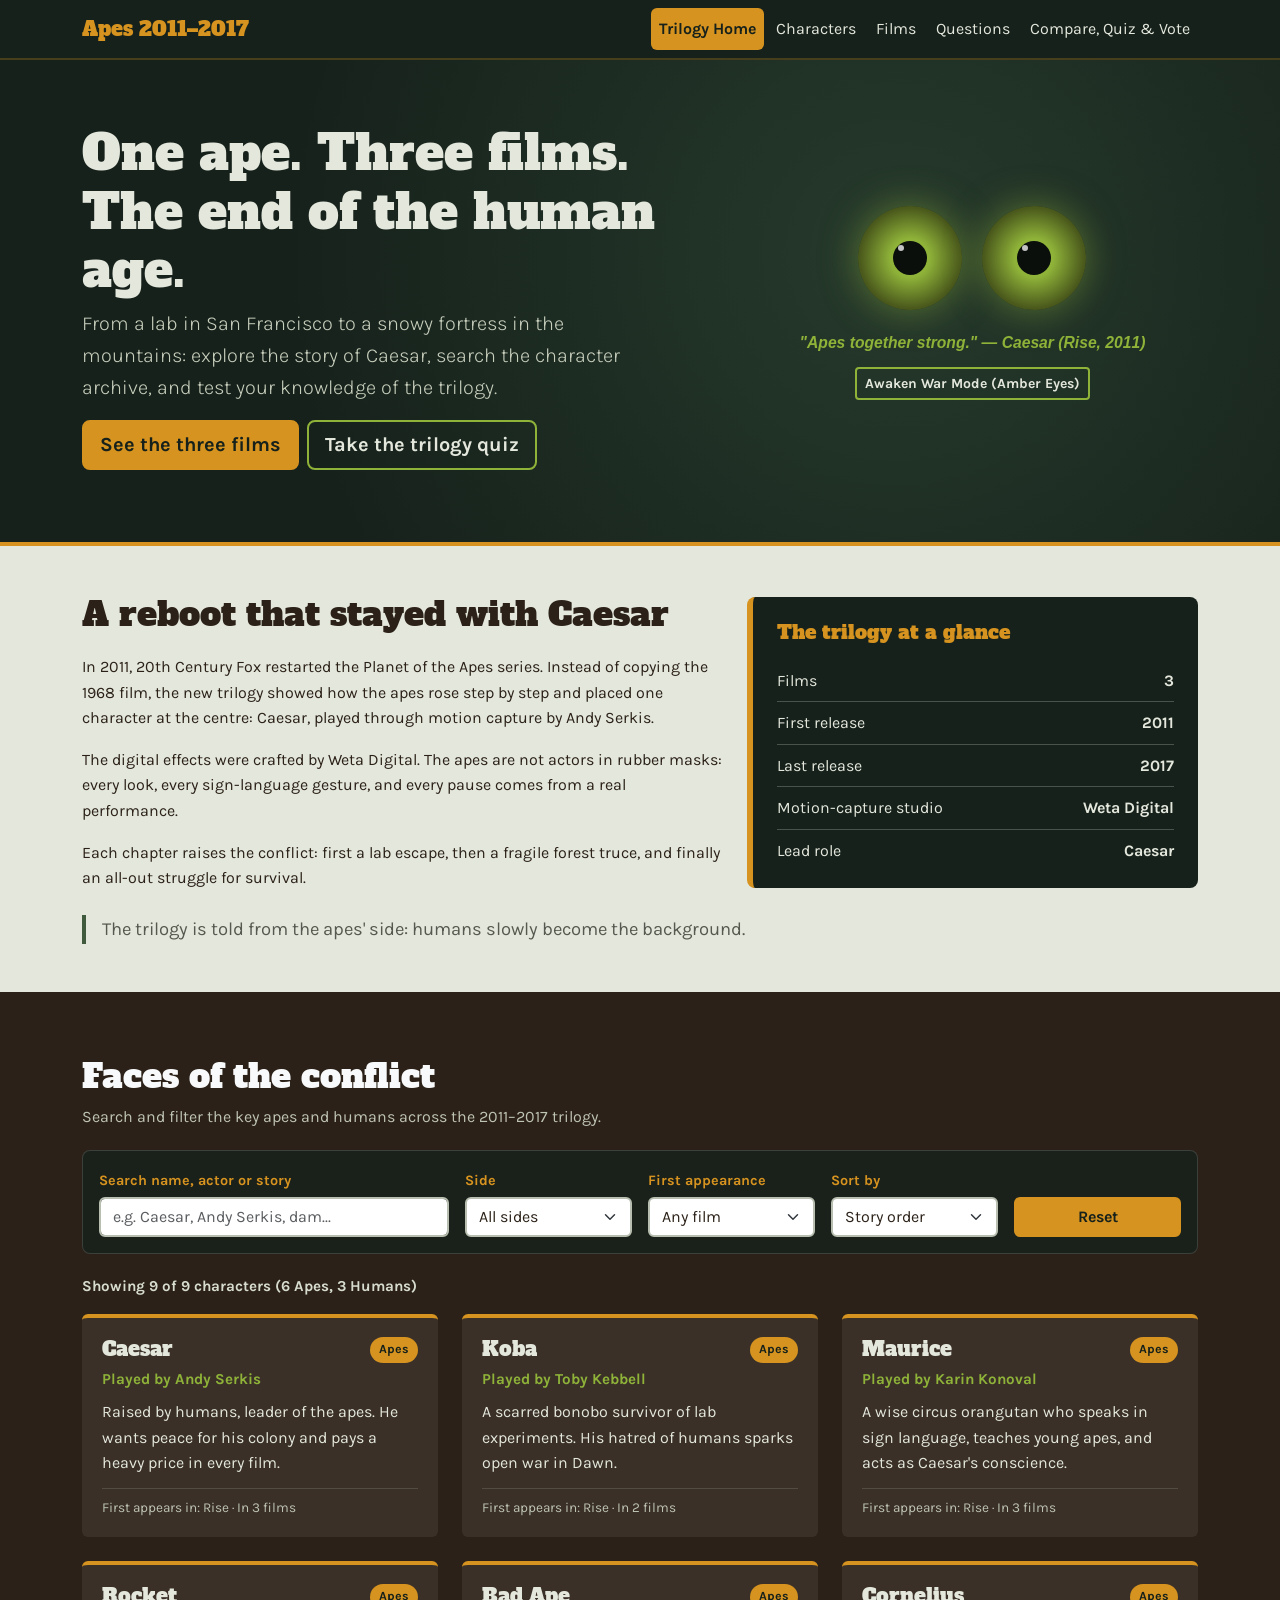
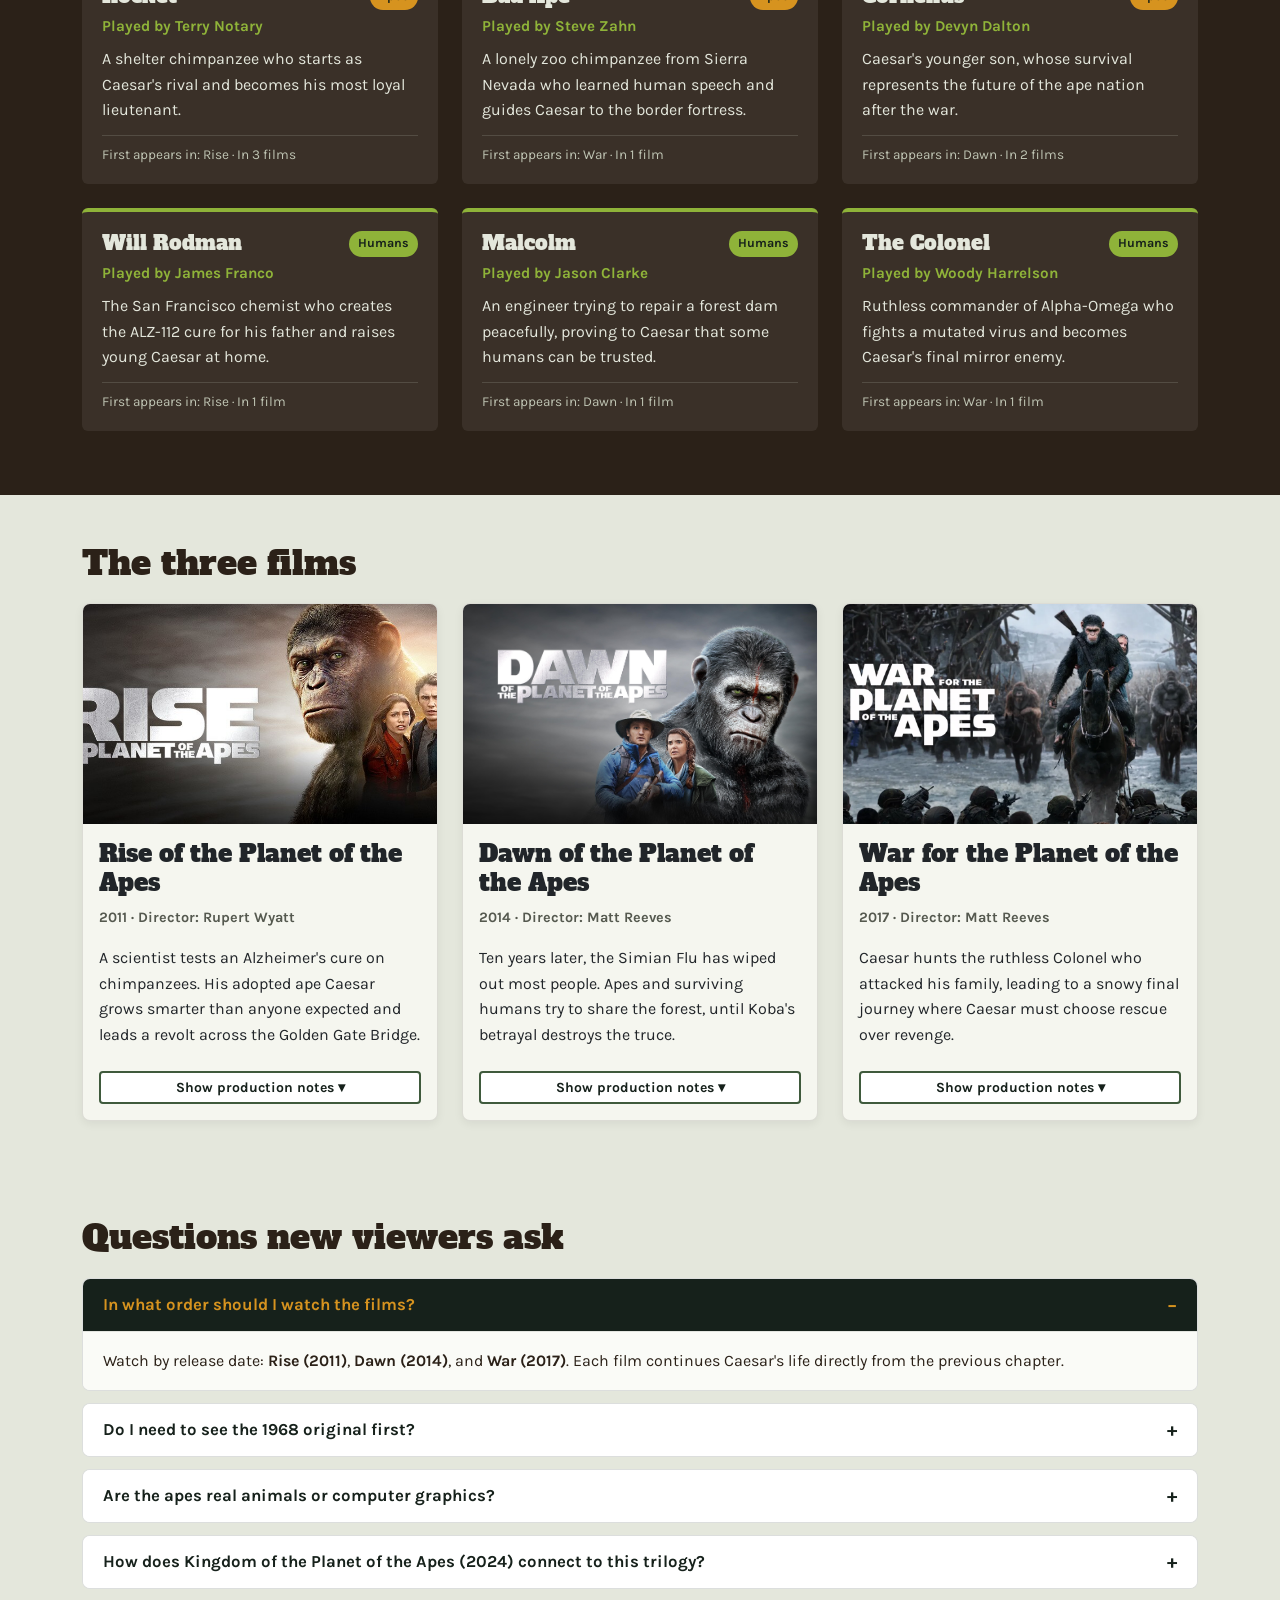
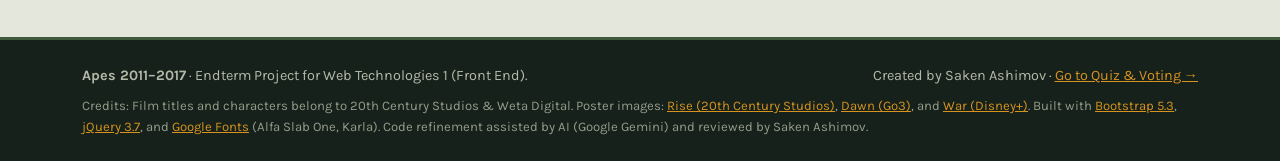
==== commit 25025baa: "Add exact poster image source links to footer credits" ====
--- a/index.html
+++ b/index.html
@@ -268,7 +268,14 @@
         <span>Created by Saken Ashimov · <a href="compare.html">Go to Quiz &amp; Voting →</a></span>
       </div>
       <p class="footer-credits mb-0">
-        Credits: Planet of the Apes films, characters, and poster images belong to 20th Century Studios &amp; Weta Digital. Built using Bootstrap 5.3, jQuery 3.7, and Google Fonts (Alfa Slab One, Karla). Code refinement assisted by AI (Google Gemini) and reviewed by the author.
+        Credits: Film titles and characters belong to 20th Century Studios &amp; Weta Digital. Poster images:
+        <a href="https://www.20thcenturystudios.com/movies/rise-of-the-planet-of-the-apes" target="_blank" rel="noopener">Rise (20th Century Studios)</a>,
+        <a href="https://go3.ee/ru/tvod/planeta-obezyan-revolyuciya,vod-5010408" target="_blank" rel="noopener">Dawn (Go3)</a>, and
+        <a href="https://www.disneyplus.com/en-ms/browse/entity-5a4ea809-3032-453f-a1b7-78b38ebaa8d4" target="_blank" rel="noopener">War (Disney+)</a>.
+        Built with <a href="https://getbootstrap.com/" target="_blank" rel="noopener">Bootstrap 5.3</a>,
+        <a href="https://jquery.com/" target="_blank" rel="noopener">jQuery 3.7</a>, and
+        <a href="https://fonts.google.com/" target="_blank" rel="noopener">Google Fonts</a> (Alfa Slab One, Karla).
+        Code refinement assisted by AI (Google Gemini) and reviewed by Saken Ashimov.
       </p>
     </div>
   </footer>
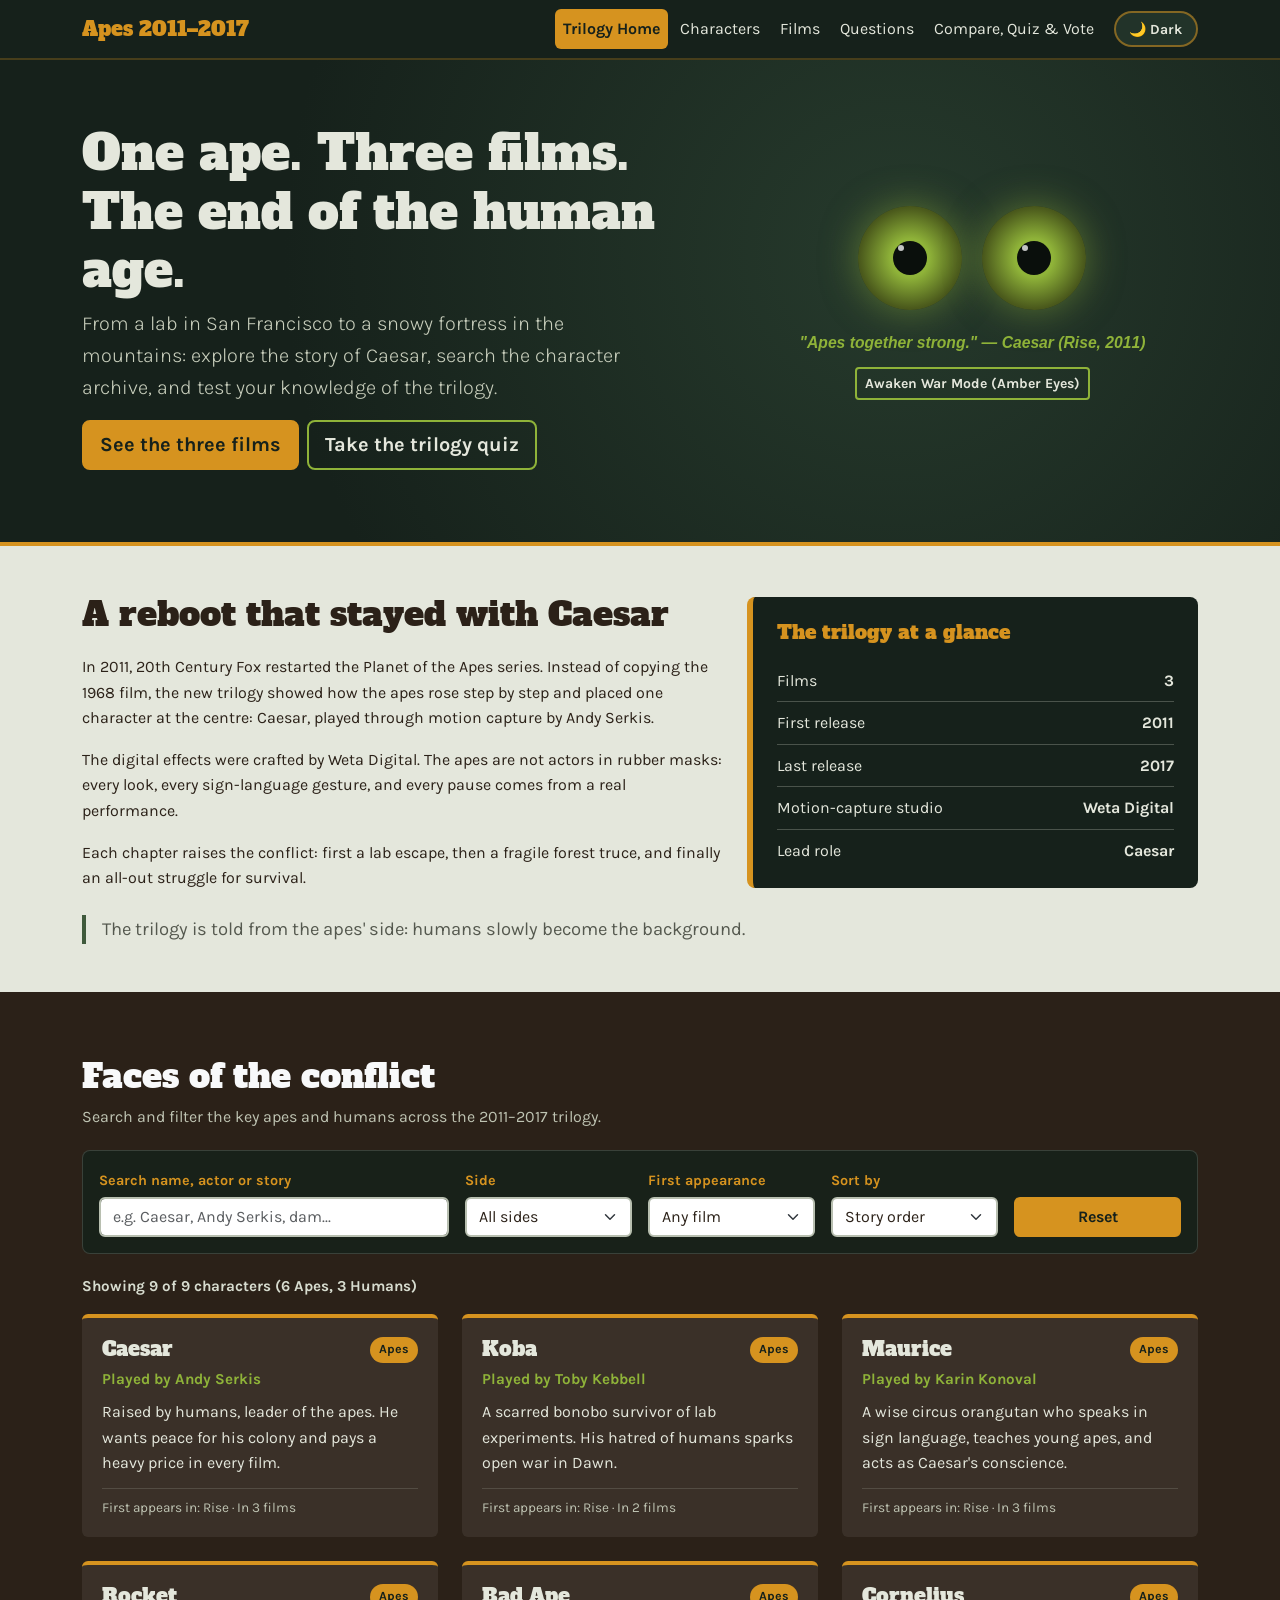
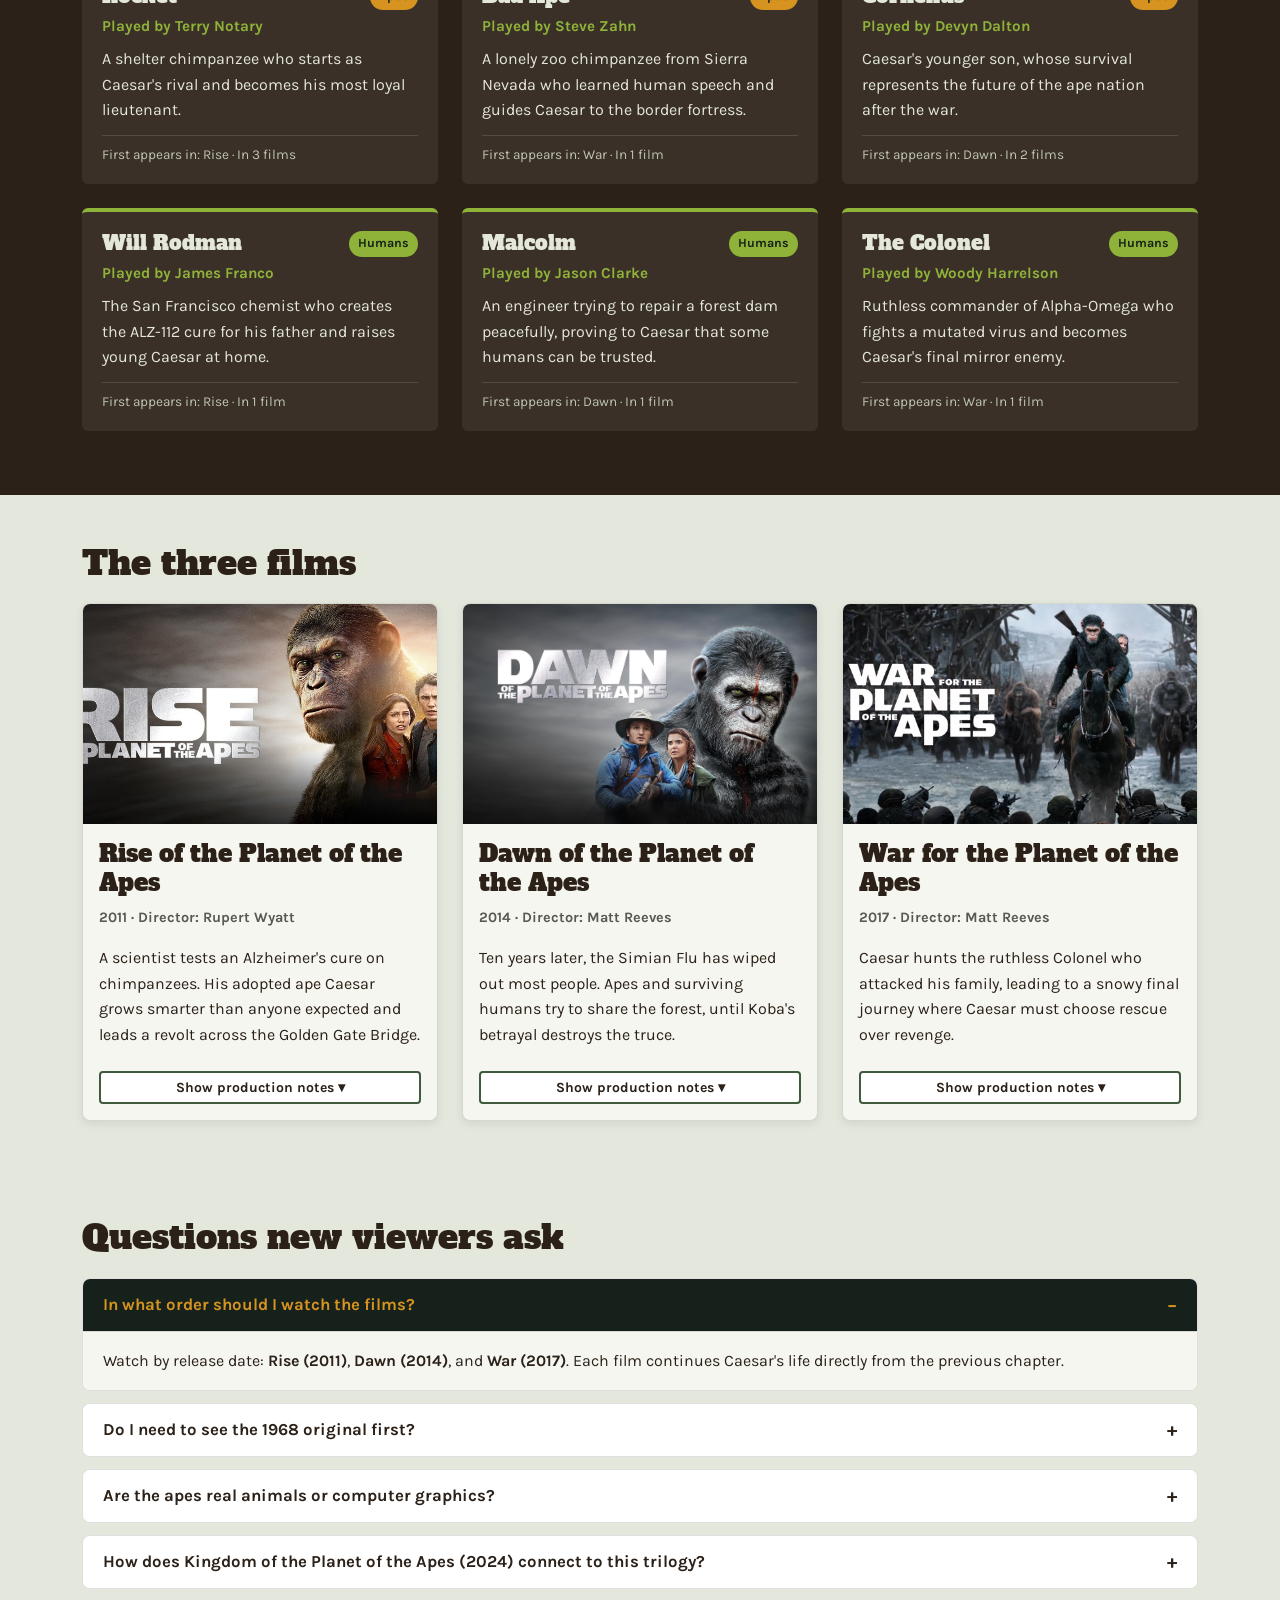
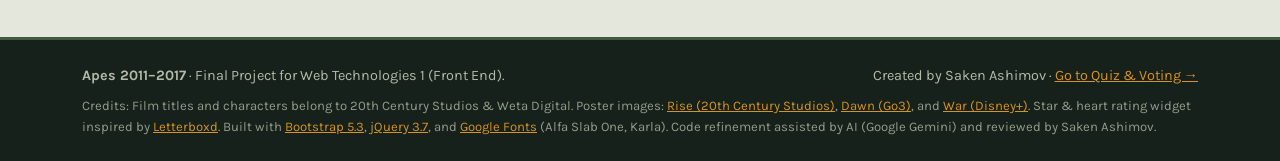
==== commit 07b5fa3d: "Fix desktop comparison table and add dark mode toggle with localStorage" ====
--- a/index.html
+++ b/index.html
@@ -16,17 +16,20 @@
 
   <nav class="navbar navbar-expand-lg navbar-dark site-nav sticky-top">
     <div class="container">
-      <a class="navbar-brand brand" href="index.html">Apes 2011–2017</a>
+      <a class="navbar-brand brand" href="#home">Apes 2011–2017</a>
       <button class="navbar-toggler" type="button" data-bs-toggle="collapse" data-bs-target="#menu" aria-controls="menu" aria-expanded="false" aria-label="Open navigation menu">
         <span class="navbar-toggler-icon"></span>
       </button>
       <div class="collapse navbar-collapse" id="menu">
-        <ul class="navbar-nav ms-auto gap-lg-1">
-          <li class="nav-item"><a class="nav-link active" href="index.html" aria-current="page">Trilogy Home</a></li>
+        <ul class="navbar-nav ms-auto align-items-lg-center gap-1">
+          <li class="nav-item"><a class="nav-link active" href="#home" aria-current="page">Trilogy Home</a></li>
           <li class="nav-item"><a class="nav-link" href="#cast">Characters</a></li>
           <li class="nav-item"><a class="nav-link" href="#films">Films</a></li>
           <li class="nav-item"><a class="nav-link" href="#faq">Questions</a></li>
           <li class="nav-item"><a class="nav-link" href="compare.html">Compare, Quiz &amp; Vote</a></li>
+          <li class="nav-item ms-lg-2 mt-2 mt-lg-0">
+            <button type="button" id="theme-toggle" class="btn btn-sm theme-toggle-btn" aria-pressed="false">🌙 Dark</button>
+          </li>
         </ul>
       </div>
     </div>
@@ -264,7 +267,7 @@
   <footer class="site-footer py-4">
     <div class="container">
       <div class="d-flex flex-column flex-md-row justify-content-between gap-2 mb-2">
-        <span><strong>Apes 2011–2017</strong> · Endterm Project for Web Technologies 1 (Front End).</span>
+        <span><strong>Apes 2011–2017</strong> · Final Project for Web Technologies 1 (Front End).</span>
         <span>Created by Saken Ashimov · <a href="compare.html">Go to Quiz &amp; Voting →</a></span>
       </div>
       <p class="footer-credits mb-0">
@@ -272,6 +275,7 @@
         <a href="https://www.20thcenturystudios.com/movies/rise-of-the-planet-of-the-apes" target="_blank" rel="noopener">Rise (20th Century Studios)</a>,
         <a href="https://go3.ee/ru/tvod/planeta-obezyan-revolyuciya,vod-5010408" target="_blank" rel="noopener">Dawn (Go3)</a>, and
         <a href="https://www.disneyplus.com/en-ms/browse/entity-5a4ea809-3032-453f-a1b7-78b38ebaa8d4" target="_blank" rel="noopener">War (Disney+)</a>.
+        Star &amp; heart rating widget inspired by <a href="https://letterboxd.com/" target="_blank" rel="noopener">Letterboxd</a>.
         Built with <a href="https://getbootstrap.com/" target="_blank" rel="noopener">Bootstrap 5.3</a>,
         <a href="https://jquery.com/" target="_blank" rel="noopener">jQuery 3.7</a>, and
         <a href="https://fonts.google.com/" target="_blank" rel="noopener">Google Fonts</a> (Alfa Slab One, Karla).
@@ -284,6 +288,7 @@
 
   <script src="https://code.jquery.com/jquery-3.7.1.min.js"></script>
   <script src="https://cdn.jsdelivr.net/npm/bootstrap@5.3.8/dist/js/bootstrap.bundle.min.js"></script>
+  <script src="js/theme.js"></script>
   <script src="js/characters.js"></script>
   <script src="js/effects.js"></script>
 </body>
--- a/css/style.css
+++ b/css/style.css
@@ -1,15 +1,35 @@
 :root {
+  --bg-main: #e4e7dc;
+  --bg-surface: #ffffff;
+  --bg-card: #f5f6ef;
+  --bg-subtle: rgba(22, 33, 27, 0.05);
+  --text-main: #2b2118;
+  --text-muted: #55594f;
+  --border-soft: rgba(22, 33, 27, 0.14);
+
   --forest: #16211b;
   --forest-light: #223329;
   --moss: #3f5a3c;
   --fog: #e4e7dc;
-  --card-bg: #f5f6ef;
   --bark: #2b2118;
   --amber: #d6931f;
   --amber-hover: #ecab3a;
   --eye-green: #8fb339;
-  --ash: #55594f;
   --error: #ff6b6b;
+
+  /* Letterboxd-inspired rating colors */
+  --lb-green: #00e054;
+  --lb-orange: #ff8000;
+}
+
+body.dark-mode {
+  --bg-main: #0e1511;
+  --bg-surface: #18241d;
+  --bg-card: #1d2b23;
+  --bg-subtle: rgba(228, 231, 220, 0.04);
+  --text-main: #e8ece2;
+  --text-muted: #b5bdb0;
+  --border-soft: rgba(228, 231, 220, 0.16);
 }
 
 * {
@@ -22,11 +42,12 @@
 
 body {
   font-family: "Karla", sans-serif;
-  background: var(--fog);
-  color: var(--bark);
+  background: var(--bg-main);
+  color: var(--text-main);
   line-height: 1.6;
   margin: 0;
   overflow-x: hidden;
+  transition: background-color 0.25s ease, color 0.25s ease;
 }
 
 h1, h2, h3, .brand {
@@ -56,6 +77,7 @@
 .section-title {
   font-size: 1.75rem;
   margin-bottom: 1.25rem;
+  color: var(--text-main);
 }
 
 /* Navigation bar */
@@ -71,7 +93,7 @@
 
 .site-nav .nav-link {
   color: var(--fog);
-  padding: 0.5rem 0.85rem;
+  padding: 0.45rem 0.75rem;
   border-radius: 6px;
   transition: color 0.2s ease, background-color 0.2s ease;
 }
@@ -84,6 +106,23 @@
   color: var(--forest) !important;
   background: var(--amber);
   font-weight: 700;
+}
+
+.theme-toggle-btn {
+  background: var(--forest-light);
+  color: var(--fog);
+  border: 2px solid rgba(214, 147, 31, 0.55);
+  border-radius: 99px;
+  font-weight: 700;
+  padding: 0.35rem 0.85rem;
+  white-space: nowrap;
+  transition: background-color 0.2s ease, border-color 0.2s ease, color 0.2s ease;
+}
+
+.theme-toggle-btn:hover {
+  background: var(--amber);
+  color: var(--forest);
+  border-color: var(--amber);
 }
 
 /* Custom buttons (no default Bootstrap look) */
@@ -115,8 +154,8 @@
 }
 
 .btn-bark-outline {
-  background: #ffffff;
-  color: var(--forest);
+  background: var(--bg-surface);
+  color: var(--text-main);
   border: 2px solid var(--moss);
   font-weight: 700;
 }
@@ -125,7 +164,7 @@
 .btn-bark-outline.active {
   background: var(--forest);
   color: var(--amber);
-  border-color: var(--forest);
+  border-color: var(--amber);
 }
 
 /* Hero & Interactive Caesar Eyes */
@@ -235,7 +274,7 @@
   border-left: 4px solid var(--moss);
   padding-left: 1rem;
   font-size: 1.15rem;
-  color: var(--ash);
+  color: var(--text-muted);
 }
 
 /* Character Archive (JS Dynamic Section) */
@@ -245,13 +284,19 @@
   padding: 3rem 0;
 }
 
+body.dark-mode .cast {
+  background: #141c17;
+  border-top: 1px solid var(--border-soft);
+  border-bottom: 1px solid var(--border-soft);
+}
+
 .cast-intro {
   color: #bfc4b3;
   margin-bottom: 1.25rem;
 }
 
 .archive-controls {
-  background: rgba(22, 33, 27, 0.75);
+  background: rgba(22, 33, 27, 0.85);
   border: 1px solid rgba(228, 231, 220, 0.16);
   border-radius: 8px;
   padding: 1rem;
@@ -360,13 +405,18 @@
 
 /* Film Cards */
 .film-card {
-  border: 1px solid rgba(43, 33, 24, 0.12);
-  background: var(--card-bg);
+  border: 1px solid var(--border-soft);
+  background: var(--bg-card);
+  color: var(--text-main);
   border-radius: 8px;
   overflow: hidden;
   position: relative;
   top: 0;
-  box-shadow: 0 3px 10px rgba(0, 0, 0, 0.06);
+  box-shadow: 0 3px 10px rgba(0, 0, 0, 0.08);
+}
+
+.film-card .card-title {
+  color: var(--text-main);
 }
 
 .film-img {
@@ -377,8 +427,12 @@
   display: block;
 }
 
+body.dark-mode .film-img {
+  filter: brightness(0.92);
+}
+
 .film-meta {
-  color: var(--ash);
+  color: var(--text-muted);
   font-weight: 700;
   font-size: 0.9rem;
 }
@@ -387,9 +441,9 @@
   display: none;
   margin-top: 0.75rem;
   padding-top: 0.75rem;
-  border-top: 1px solid rgba(43, 33, 24, 0.15);
+  border-top: 1px solid var(--border-soft);
   font-size: 0.92rem;
-  color: var(--bark);
+  color: var(--text-main);
 }
 
 /* Custom jQuery FAQ Accordion */
@@ -400,9 +454,9 @@
 }
 
 .faq-item {
-  background: #ffffff;
+  background: var(--bg-surface);
   border-radius: 8px;
-  border: 1px solid rgba(22, 33, 27, 0.15);
+  border: 1px solid var(--border-soft);
   overflow: hidden;
 }
 
@@ -413,8 +467,8 @@
 .faq-question {
   width: 100%;
   text-align: left;
-  background: #ffffff;
-  color: var(--forest);
+  background: var(--bg-surface);
+  color: var(--text-main);
   border: 0;
   padding: 1rem 1.25rem;
   font-family: "Karla", sans-serif;
@@ -429,7 +483,7 @@
 }
 
 .faq-question:hover {
-  background: #f0f2ea;
+  background: var(--bg-card);
 }
 
 .faq-question.open {
@@ -446,8 +500,9 @@
 .faq-answer {
   display: none;
   padding: 1rem 1.25rem;
-  background: #fafbf7;
-  border-top: 1px solid rgba(22, 33, 27, 0.1);
+  background: var(--bg-card);
+  color: var(--text-main);
+  border-top: 1px solid var(--border-soft);
 }
 
 .faq-item:first-child .faq-answer {
@@ -487,11 +542,12 @@
 
 .path-step {
   position: relative;
-  background: #ffffff;
+  background: var(--bg-surface);
+  color: var(--text-main);
   padding: 1.25rem 1.25rem 1.25rem 3.4rem;
   border-radius: 8px;
   border-left: 5px solid var(--moss);
-  box-shadow: 0 2px 8px rgba(0, 0, 0, 0.06);
+  box-shadow: 0 2px 8px rgba(0, 0, 0, 0.08);
   transition: border-color 0.2s ease, box-shadow 0.2s ease;
 }
 
@@ -525,41 +581,105 @@
 
 .path-name {
   font-size: 1.2rem;
-  color: var(--forest);
+  color: var(--text-main);
   margin-bottom: 0.35rem;
 }
 
-/* Comparison Table */
+/* Comparison Table (Mobile-First stacked cards at 375px, full table from 768px) */
 .table-section {
-  background: rgba(22, 33, 27, 0.05);
+  background: var(--bg-subtle);
 }
 
 .table-section .table {
-  background: #ffffff;
+  background: transparent;
+  margin-bottom: 0;
+  color: var(--text-main);
+}
+
+.film-table caption {
+  color: var(--text-muted);
+}
+
+.film-table thead {
+  display: none;
+  background: var(--forest);
+  color: var(--fog);
+}
+
+.film-table tbody,
+.film-table tr,
+.film-table th,
+.film-table td {
+  display: block;
+  width: 100%;
+}
+
+.film-table tbody tr {
+  background: var(--bg-surface);
+  color: var(--text-main);
   border-radius: 8px;
   overflow: hidden;
-  box-shadow: 0 2px 10px rgba(0, 0, 0, 0.05);
-}
-
-.film-table thead {
+  margin-bottom: 1rem;
+  box-shadow: 0 2px 10px rgba(0, 0, 0, 0.08);
+  border: 1px solid var(--border-soft);
+}
+
+.film-table tbody tr:last-child {
+  margin-bottom: 0;
+}
+
+.film-table tbody th[scope="row"] {
   background: var(--forest);
-  color: var(--fog);
-}
-
-.film-table th,
-.film-table td {
-  padding: 0.85rem 0.9rem;
+  color: var(--amber);
+  font-weight: 700;
+  padding: 0.75rem 1rem;
+}
+
+.film-table tbody td {
+  display: flex;
+  justify-content: space-between;
+  align-items: center;
+  gap: 1rem;
+  padding: 0.6rem 1rem;
+  border-bottom: 1px solid var(--border-soft);
+  text-align: right;
+  color: var(--text-main);
+  background-color: transparent;
+}
+
+.film-table tbody td::before {
+  content: attr(data-label);
+  font-weight: 700;
+  color: var(--moss);
+  text-align: left;
+}
+
+body.dark-mode .film-table tbody td::before {
+  color: var(--eye-green);
 }
 
 .film-table tbody tr.spotlight-match th,
 .film-table tbody tr.spotlight-match td {
   background-color: #fff6e0 !important;
+  color: var(--bark) !important;
+}
+
+body.dark-mode .film-table tbody tr.spotlight-match th,
+body.dark-mode .film-table tbody tr.spotlight-match td {
+  background-color: #2f2a17 !important;
+  color: var(--amber) !important;
 }
 
 /* Quiz Section */
 .quiz-section {
   background: var(--bark);
   color: var(--fog);
+}
+
+body.dark-mode .quiz-section {
+  background: #141c17;
+  border-top: 1px solid var(--border-soft);
+  border-bottom: 1px solid var(--border-soft);
 }
 
 .quiz-card {
@@ -642,7 +762,7 @@
   color: #ffc2c2;
 }
 
-/* Vote Form & Validation States */
+/* Vote Form & Letterboxd Star + Heart Rating */
 .vote-form {
   background: var(--forest);
   color: var(--fog);
@@ -663,6 +783,17 @@
   color: var(--bark);
 }
 
+body.dark-mode .form-control,
+body.dark-mode .form-select {
+  background-color: #101914;
+  color: var(--fog);
+  border-color: #3f5a3c;
+}
+
+body.dark-mode .form-control::placeholder {
+  color: #8f9b8c;
+}
+
 .form-control:focus,
 .form-select:focus {
   border-color: var(--amber);
@@ -674,9 +805,86 @@
   border-color: var(--amber);
 }
 
+.letterboxd-box {
+  background: #14181c;
+  border: 1px solid rgba(228, 231, 220, 0.18);
+  border-radius: 8px;
+  padding: 0.75rem 1rem;
+  display: flex;
+  flex-wrap: wrap;
+  align-items: center;
+  gap: 0.75rem;
+}
+
+.star-group {
+  display: inline-flex;
+  align-items: center;
+  gap: 0.2rem;
+}
+
+.star-btn {
+  background: transparent;
+  border: 0;
+  padding: 0 0.15rem;
+  font-size: 1.9rem;
+  line-height: 1;
+  color: rgba(228, 231, 220, 0.25);
+  cursor: pointer;
+  transition: color 0.12s ease, transform 0.12s ease, text-shadow 0.12s ease;
+}
+
+.star-btn.hover-preview,
+.star-btn.active {
+  color: var(--lb-green);
+  text-shadow: 0 0 12px rgba(0, 224, 84, 0.35);
+  transform: scale(1.08);
+}
+
+.heart-btn {
+  background: transparent;
+  border: 0;
+  padding: 0 0.35rem;
+  font-size: 1.75rem;
+  line-height: 1;
+  color: rgba(228, 231, 220, 0.28);
+  cursor: pointer;
+  transition: color 0.15s ease, transform 0.15s ease;
+}
+
+.heart-btn:hover {
+  color: rgba(255, 128, 0, 0.7);
+  transform: scale(1.1);
+}
+
+.heart-btn.liked {
+  color: var(--lb-orange);
+  text-shadow: 0 0 12px rgba(255, 128, 0, 0.45);
+  transform: scale(1.15);
+}
+
+.rating-readout {
+  font-size: 0.9rem;
+  font-weight: 700;
+  color: #c9cfbd;
+  margin-left: auto;
+}
+
+.lb-stars {
+  color: var(--lb-green);
+  letter-spacing: 1px;
+}
+
+.lb-heart {
+  color: var(--lb-orange);
+}
+
 .input-error {
   border-color: var(--error) !important;
   background-color: #fff6f6 !important;
+}
+
+body.dark-mode .input-error {
+  background-color: #2f1818 !important;
 }
 
 .input-valid {
@@ -708,7 +916,8 @@
 
 /* Live Community Poll Panel */
 .poll-panel {
-  background: #ffffff;
+  background: var(--bg-surface);
+  color: var(--text-main);
   border-radius: 10px;
   border-top: 5px solid var(--moss);
   padding: 1.5rem;
@@ -719,16 +928,20 @@
   display: flex;
   justify-content: space-between;
   gap: 1rem;
-  background: var(--card-bg);
+  background: var(--bg-card);
   padding: 0.85rem 1rem;
   border-radius: 8px;
   margin-bottom: 1.25rem;
 }
 
+.poll-muted {
+  color: var(--text-muted);
+}
+
 .poll-bar-track {
   width: 100%;
   height: 12px;
-  background: #e2e5da;
+  background: rgba(128, 140, 120, 0.25);
   border-radius: 99px;
   overflow: hidden;
   margin-top: 0.3rem;
@@ -739,6 +952,10 @@
   background: var(--moss);
   border-radius: 99px;
   transition: width 0.35s ease;
+}
+
+body.dark-mode .poll-bar-fill {
+  background: var(--eye-green);
 }
 
 .poll-recent {
@@ -752,7 +969,8 @@
 }
 
 .poll-recent li {
-  background: var(--card-bg);
+  background: var(--bg-card);
+  color: var(--text-main);
   border-left: 3px solid var(--amber);
   padding: 0.5rem 0.75rem;
   border-radius: 4px;
@@ -826,9 +1044,79 @@
   .quiz-options {
     grid-template-columns: repeat(2, 1fr);
   }
+
+  .table-section .table {
+    background: var(--bg-surface);
+    border-radius: 8px;
+    overflow: hidden;
+    box-shadow: 0 2px 10px rgba(0, 0, 0, 0.08);
+  }
+
+  .film-table {
+    display: table;
+    width: 100%;
+  }
+
+  .film-table thead {
+    display: table-header-group;
+  }
+
+  .film-table tbody {
+    display: table-row-group;
+  }
+
+  .film-table tr,
+  .film-table thead tr,
+  .film-table tbody tr {
+    display: table-row;
+    border: 0;
+    box-shadow: none;
+    margin-bottom: 0;
+  }
+
+  .film-table th,
+  .film-table td,
+  .film-table thead th,
+  .film-table tbody th[scope="row"],
+  .film-table tbody td {
+    display: table-cell;
+    width: auto;
+    padding: 0.7rem 0.65rem;
+    text-align: left;
+    font-size: 0.92rem;
+    vertical-align: middle;
+  }
+
+  .film-table thead th {
+    background-color: var(--forest) !important;
+    color: var(--fog) !important;
+    border-bottom: 2px solid var(--amber);
+  }
+
+  .film-table tbody th[scope="row"] {
+    background-color: transparent;
+    color: var(--text-main);
+  }
+
+  .film-table tbody td {
+    border-bottom: 1px solid var(--border-soft);
+  }
+
+  .film-table tbody td::before {
+    display: none;
+  }
 }
 
 @media (min-width: 992px) {
+  .film-table th,
+  .film-table td,
+  .film-table thead th,
+  .film-table tbody th[scope="row"],
+  .film-table tbody td {
+    padding: 0.85rem 0.9rem;
+    font-size: 1rem;
+  }
+
   .hero-title {
     font-size: 3.05rem;
   }
